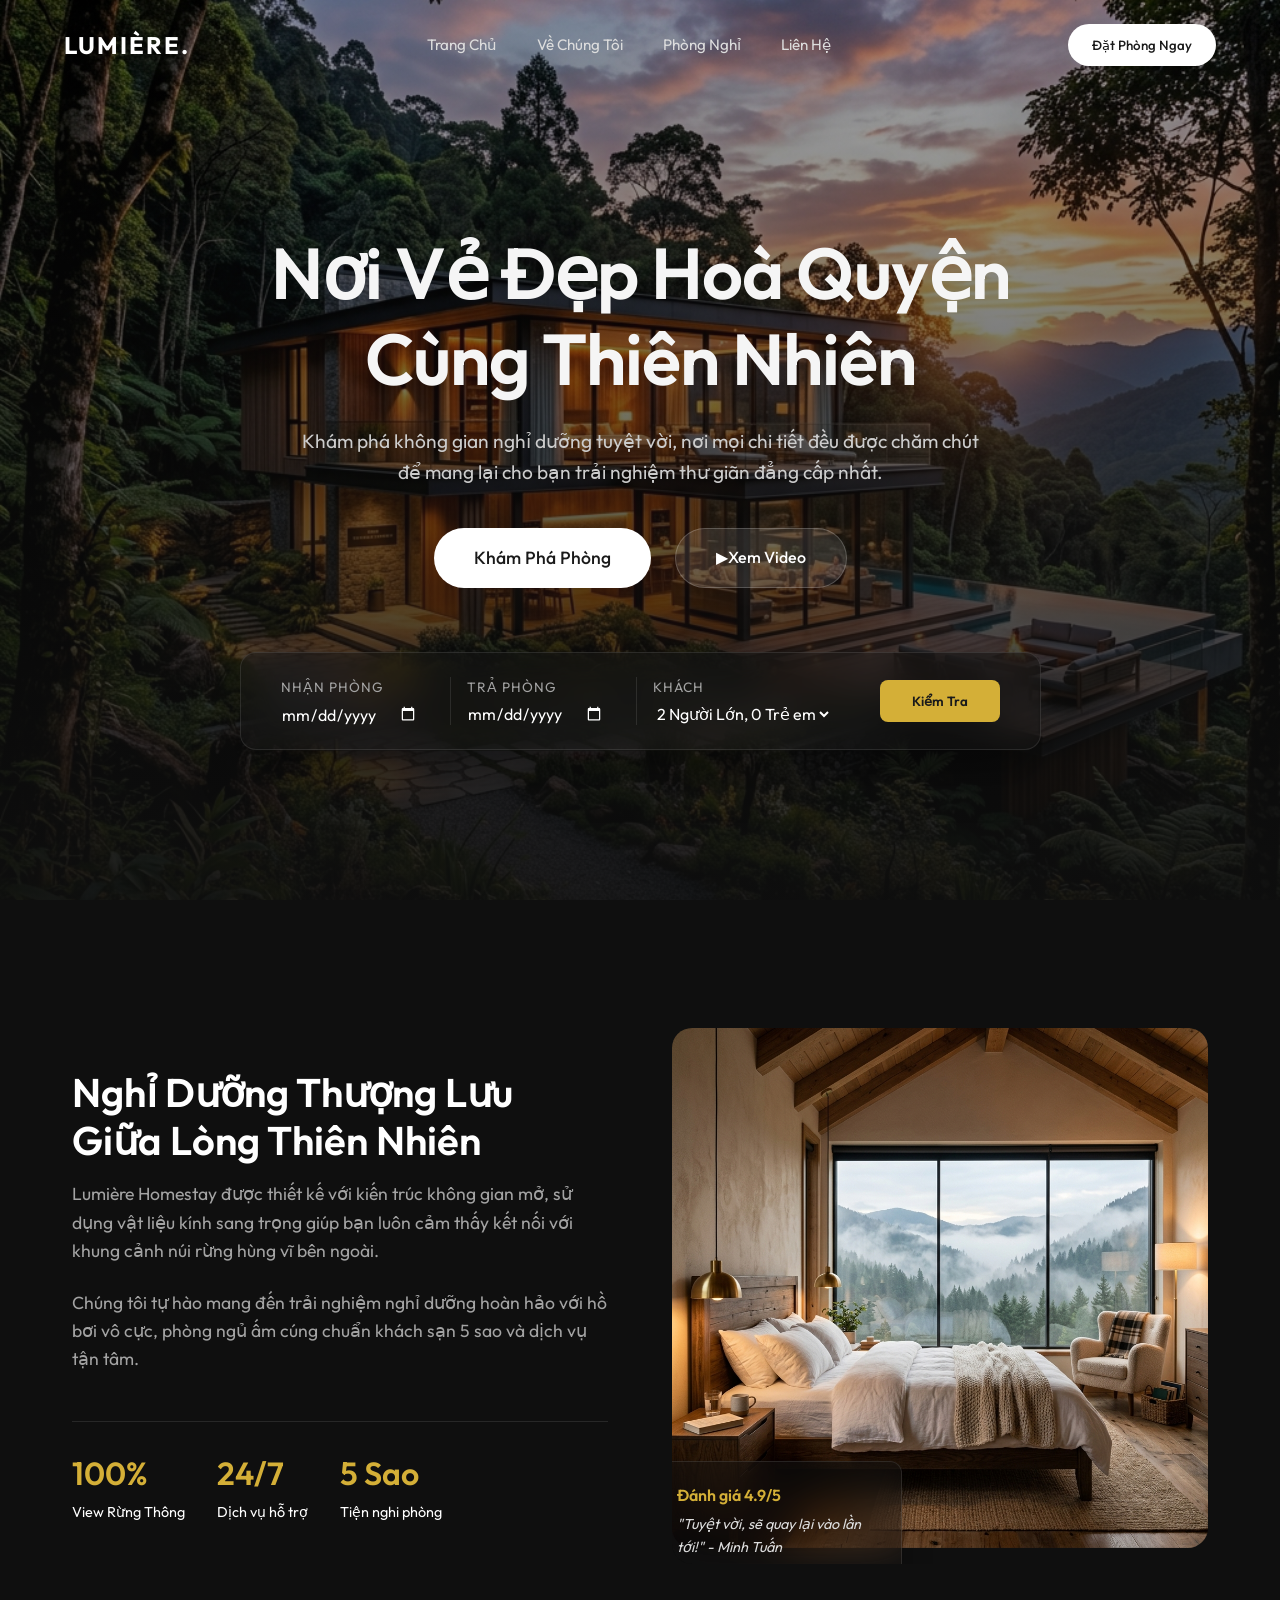
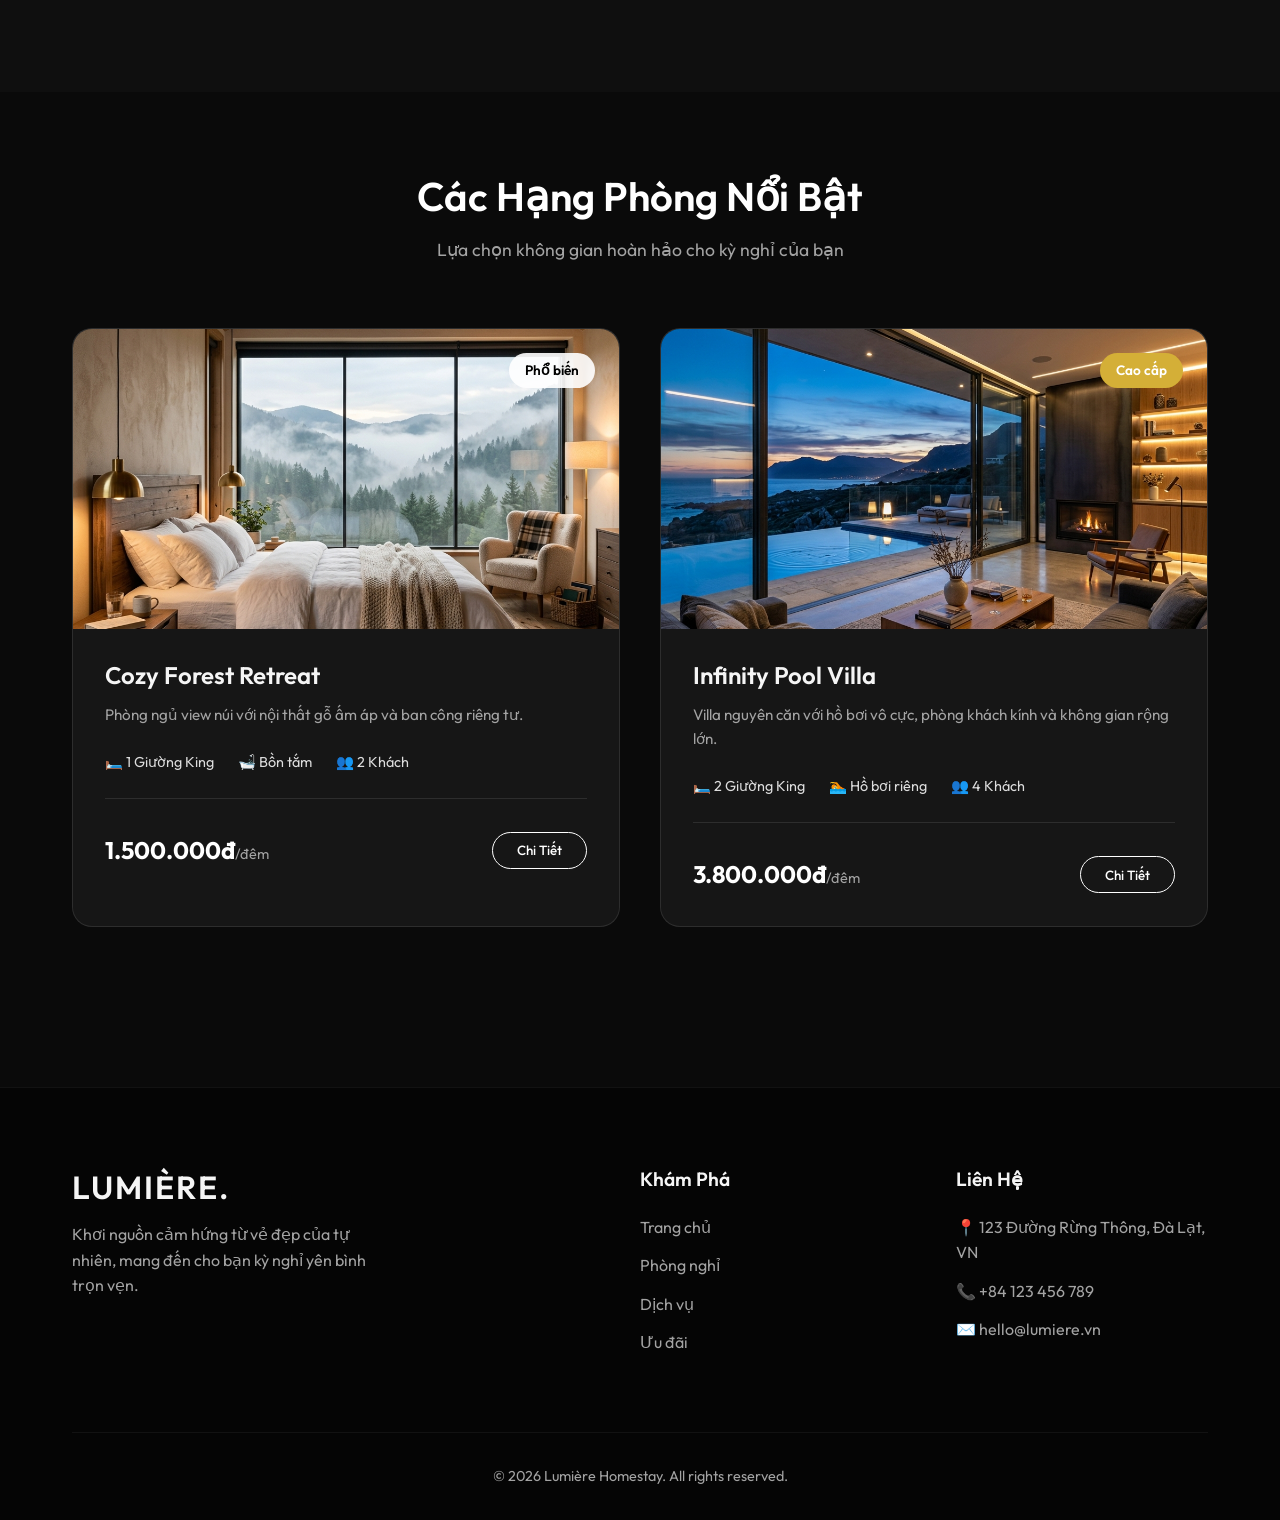
==== index.html @ 6f880be7 "Thêm giao diện website Homestay siêu đẹp" ====
<!DOCTYPE html>
<html lang="vi">
<head>
    <meta charset="UTF-8">
    <meta name="viewport" content="width=device-width, initial-scale=1.0">
    <title>Lumière Homestay | Trải Nghiệm Nghỉ Dưỡng Hoàn Hảo</title>
    <meta name="description" content="Lumière Homestay mang đến cho bạn không gian lưu trú sang trọng, hoà mình cùng thiên nhiên với thiết kế hiện đại và dịch vụ đẳng cấp.">
    <!-- Google Fonts -->
    <link rel="preconnect" href="https://fonts.googleapis.com">
    <link rel="preconnect" href="https://fonts.gstatic.com" crossorigin>
    <link href="https://fonts.googleapis.com/css2?family=Outfit:wght@300;400;500;600;700&display=swap" rel="stylesheet">
    
    <!-- CSS -->
    <link rel="stylesheet" href="css/style.css">
    <link rel="stylesheet" href="css/animations.css">
</head>
<body>
    <!-- Navbar -->
    <nav class="navbar hidden-element">
        <div class="logo">LUMIÈRE.</div>
        <ul class="nav-links">
            <li><a href="#home">Trang Chủ</a></li>
            <li><a href="#about">Về Chúng Tôi</a></li>
            <li><a href="#rooms">Phòng Nghỉ</a></li>
            <li><a href="#contact">Liên Hệ</a></li>
        </ul>
        <button class="btn-primary">Đặt Phòng Ngay</button>
    </nav>

    <!-- Hero Section -->
    <header id="home" class="hero">
        <div class="hero-bg"></div>
        <div class="hero-content">
            <h1 class="fade-up">Nơi Vẻ Đẹp Hoà Quyện<br>Cùng Thiên Nhiên</h1>
            <p class="fade-up delay-1">Khám phá không gian nghỉ dưỡng tuyệt vời, nơi mọi chi tiết đều được chăm chút để mang lại cho bạn trải nghiệm thư giãn đẳng cấp nhất.</p>
            <div class="hero-actions fade-up delay-2">
                <a href="#rooms" class="btn-primary large">Khám Phá Phòng</a>
                <a href="#video" class="btn-secondary large play-btn">
                    <span class="icon">▶</span> Xem Video
                </a>
            </div>
            
            <!-- Glassmorphism Booking Bar -->
            <div class="booking-bar fade-up delay-3">
                <div class="booking-field">
                    <label>Nhận phòng</label>
                    <input type="date">
                </div>
                <div class="booking-field">
                    <label>Trả phòng</label>
                    <input type="date">
                </div>
                <div class="booking-field">
                    <label>Khách</label>
                    <select>
                        <option>2 Người Lớn, 0 Trẻ em</option>
                        <option>2 Người Lớn, 1 Trẻ em</option>
                        <option>4 Người Lớn, 2 Trẻ em</option>
                    </select>
                </div>
                <button class="btn-accent">Kiểm Tra</button>
            </div>
        </div>
    </header>

    <!-- About Section -->
    <section id="about" class="about-section">
        <div class="container grid-2-col">
            <div class="about-text scroll-animate slide-right">
                <h2 class="section-title">Nghỉ Dưỡng Thượng Lưu Giữa Lòng Thiên Nhiên</h2>
                <p>Lumière Homestay được thiết kế với kiến trúc không gian mở, sử dụng vật liệu kính sang trọng giúp bạn luôn cảm thấy kết nối với khung cảnh núi rừng hùng vĩ bên ngoài.</p>
                <p>Chúng tôi tự hào mang đến trải nghiệm nghỉ dưỡng hoàn hảo với hồ bơi vô cực, phòng ngủ ấm cúng chuẩn khách sạn 5 sao và dịch vụ tận tâm.</p>
                <div class="features">
                    <div class="feature-item">
                        <h3>100%</h3>
                        <p>View Rừng Thông</p>
                    </div>
                    <div class="feature-item">
                        <h3>24/7</h3>
                        <p>Dịch vụ hỗ trợ</p>
                    </div>
                    <div class="feature-item">
                        <h3>5 Sao</h3>
                        <p>Tiện nghi phòng</p>
                    </div>
                </div>
            </div>
            <div class="about-image scroll-animate slide-left">
                <img src="assets/images/room1.png" alt="Phòng ngủ ấm cúng" class="image-parallax">
                <div class="glass-card overlay-card">
                    <h4>Đánh giá 4.9/5</h4>
                    <p>"Tuyệt vời, sẽ quay lại vào lần tới!" - Minh Tuấn</p>
                </div>
            </div>
        </div>
    </section>

    <!-- Rooms Section -->
    <section id="rooms" class="rooms-section">
        <div class="container">
            <div class="section-header scroll-animate fade-up">
                <h2 class="section-title">Các Hạng Phòng Nổi Bật</h2>
                <p>Lựa chọn không gian hoàn hảo cho kỳ nghỉ của bạn</p>
            </div>
            
            <div class="rooms-grid">
                <!-- Room Card 1 -->
                <div class="room-card scroll-animate fade-up">
                    <div class="room-img-wrapper">
                        <img src="assets/images/room1.png" alt="Phòng Cozy">
                        <span class="badge">Phổ biến</span>
                    </div>
                    <div class="room-info">
                        <h3>Cozy Forest Retreat</h3>
                        <p>Phòng ngủ view núi với nội thất gỗ ấm áp và ban công riêng tư.</p>
                        <div class="room-meta">
                            <span>🛏️ 1 Giường King</span>
                            <span>🛁 Bồn tắm</span>
                            <span>👥 2 Khách</span>
                        </div>
                        <div class="room-footer">
                            <div class="price">1.500.000đ<span>/đêm</span></div>
                            <button class="btn-outline">Chi Tiết</button>
                        </div>
                    </div>
                </div>

                <!-- Room Card 2 -->
                <div class="room-card scroll-animate fade-up delay-1">
                    <div class="room-img-wrapper">
                        <img src="assets/images/room2.png" alt="Phòng Luxury">
                        <span class="badge premium">Cao cấp</span>
                    </div>
                    <div class="room-info">
                        <h3>Infinity Pool Villa</h3>
                        <p>Villa nguyên căn với hồ bơi vô cực, phòng khách kính và không gian rộng lớn.</p>
                        <div class="room-meta">
                            <span>🛏️ 2 Giường King</span>
                            <span>🏊 Hồ bơi riêng</span>
                            <span>👥 4 Khách</span>
                        </div>
                        <div class="room-footer">
                            <div class="price">3.800.000đ<span>/đêm</span></div>
                            <button class="btn-outline">Chi Tiết</button>
                        </div>
                    </div>
                </div>
            </div>
        </div>
    </section>

    <!-- Footer -->
    <footer class="footer">
        <div class="container">
            <div class="footer-grid">
                <div class="footer-brand">
                    <h2>LUMIÈRE.</h2>
                    <p>Khơi nguồn cảm hứng từ vẻ đẹp của tự nhiên, mang đến cho bạn kỳ nghỉ yên bình trọn vẹn.</p>
                </div>
                <div class="footer-links">
                    <h3>Khám Phá</h3>
                    <ul>
                        <li><a href="#home">Trang chủ</a></li>
                        <li><a href="#rooms">Phòng nghỉ</a></li>
                        <li><a href="#about">Dịch vụ</a></li>
                        <li><a href="#">Ưu đãi</a></li>
                    </ul>
                </div>
                <div class="footer-contact">
                    <h3>Liên Hệ</h3>
                    <p>📍 123 Đường Rừng Thông, Đà Lạt, VN</p>
                    <p>📞 +84 123 456 789</p>
                    <p>✉️ hello@lumiere.vn</p>
                </div>
            </div>
            <div class="footer-bottom">
                <p>&copy; 2026 Lumière Homestay. All rights reserved.</p>
            </div>
        </div>
    </footer>

    <!-- JS -->
    <script src="js/main.js"></script>
</body>
</html>
---- css/style.css ----
/* ===== DESIGN TOKENS & VARIABLES ===== */
:root {
    --primary: #1a1a1a;
    --primary-light: #2c2c2c;
    --accent: #d4af37; /* Gold */
    --accent-hover: #b89528;
    --text-main: #f5f5f5;
    --text-muted: #a3a3a3;
    --bg-dark: #0f0f0f;
    --bg-card: rgba(30, 30, 30, 0.6);
    --glass-bg: rgba(20, 20, 20, 0.4);
    --glass-border: rgba(255, 255, 255, 0.1);
    
    --font-main: 'Outfit', sans-serif;
    --transition: all 0.4s cubic-bezier(0.25, 1, 0.5, 1);
}

/* ===== RESET & BASE ===== */
* {
    margin: 0;
    padding: 0;
    box-sizing: border-box;
}

html {
    scroll-behavior: smooth;
    font-size: 16px;
}

body {
    font-family: var(--font-main);
    background-color: var(--bg-dark);
    color: var(--text-main);
    line-height: 1.6;
    overflow-x: hidden;
}

img {
    max-width: 100%;
    display: block;
}

a {
    text-decoration: none;
    color: inherit;
}

ul {
    list-style: none;
}

.container {
    max-width: 1200px;
    margin: 0 auto;
    padding: 0 2rem;
}

/* ===== TYPOGRAPHY ===== */
h1, h2, h3, h4 {
    font-weight: 600;
    line-height: 1.2;
}

.section-title {
    font-size: 2.5rem;
    margin-bottom: 1rem;
    color: #fff;
}

.section-title span {
    color: var(--accent);
}

/* ===== BUTTONS ===== */
button, .btn-primary, .btn-secondary, .btn-accent, .btn-outline {
    font-family: var(--font-main);
    cursor: pointer;
    border: none;
    outline: none;
    transition: var(--transition);
    display: inline-flex;
    align-items: center;
    justify-content: center;
    font-weight: 500;
}

.btn-primary {
    background: #fff;
    color: var(--primary);
    padding: 0.8rem 1.5rem;
    border-radius: 50px;
}

.btn-primary:hover {
    background: #e0e0e0;
    transform: translateY(-2px);
}

.btn-primary.large {
    padding: 1rem 2.5rem;
    font-size: 1.1rem;
}

.btn-secondary {
    background: rgba(255, 255, 255, 0.1);
    color: #fff;
    border: 1px solid rgba(255, 255, 255, 0.2);
    padding: 1rem 2.5rem;
    border-radius: 50px;
    backdrop-filter: blur(10px);
}

.btn-secondary:hover {
    background: rgba(255, 255, 255, 0.2);
    transform: translateY(-2px);
}

.btn-accent {
    background: var(--accent);
    color: var(--primary);
    padding: 0.8rem 2rem;
    border-radius: 8px;
    font-weight: 600;
}

.btn-accent:hover {
    background: var(--accent-hover);
    transform: translateY(-2px);
}

.btn-outline {
    background: transparent;
    color: #fff;
    border: 1px solid #fff;
    padding: 0.6rem 1.5rem;
    border-radius: 50px;
}

.btn-outline:hover {
    background: #fff;
    color: var(--primary);
}

/* ===== NAVBAR ===== */
.navbar {
    position: fixed;
    top: 0;
    left: 0;
    width: 100%;
    padding: 1.5rem 4rem;
    display: flex;
    justify-content: space-between;
    align-items: center;
    z-index: 1000;
    transition: var(--transition);
}

.navbar.scrolled {
    background: rgba(15, 15, 15, 0.85);
    backdrop-filter: blur(12px);
    padding: 1rem 4rem;
    border-bottom: 1px solid var(--glass-border);
}

.logo {
    font-size: 1.5rem;
    font-weight: 700;
    letter-spacing: 2px;
    color: #fff;
}

.nav-links {
    display: flex;
    gap: 2.5rem;
}

.nav-links a {
    font-size: 0.95rem;
    font-weight: 400;
    color: #ddd;
    position: relative;
    transition: var(--transition);
}

.nav-links a::after {
    content: '';
    position: absolute;
    bottom: -5px;
    left: 0;
    width: 0%;
    height: 2px;
    background: var(--accent);
    transition: var(--transition);
}

.nav-links a:hover {
    color: #fff;
}

.nav-links a:hover::after {
    width: 100%;
}

/* ===== HERO SECTION ===== */
.hero {
    position: relative;
    min-height: 100vh;
    display: flex;
    align-items: center;
    justify-content: center;
    padding: 0 4rem;
    overflow: hidden;
}

.hero-bg {
    position: absolute;
    top: 0;
    left: 0;
    width: 100%;
    height: 100%;
    background: url('../assets/images/hero.png') center/cover no-repeat;
    z-index: -1;
    /* Zoom animation */
    animation: zoomBg 20s infinite alternate linear;
}

.hero-bg::after {
    content: '';
    position: absolute;
    inset: 0;
    background: linear-gradient(to bottom, rgba(0,0,0,0.3) 0%, rgba(15,15,15,0.9) 100%);
}

.hero-content {
    max-width: 900px;
    text-align: center;
    margin-top: 5rem;
    z-index: 1;
}

.hero h1 {
    font-size: 4.5rem;
    margin-bottom: 1.5rem;
    letter-spacing: -1px;
}

.hero p {
    font-size: 1.2rem;
    color: #ccc;
    max-width: 700px;
    margin: 0 auto 2.5rem;
}

.hero-actions {
    display: flex;
    gap: 1.5rem;
    justify-content: center;
    margin-bottom: 4rem;
}

/* Glass Booking Bar */
.booking-bar {
    background: var(--glass-bg);
    border: 1px solid var(--glass-border);
    backdrop-filter: blur(16px);
    -webkit-backdrop-filter: blur(16px);
    border-radius: 16px;
    padding: 1.5rem 2.5rem;
    display: flex;
    align-items: center;
    justify-content: space-between;
    gap: 1rem;
    box-shadow: 0 25px 50px -12px rgba(0,0,0,0.5);
}

.booking-field {
    display: flex;
    flex-direction: column;
    text-align: left;
    border-right: 1px solid rgba(255,255,255,0.1);
    padding-right: 2rem;
    flex: 1;
}

.booking-field:last-of-type {
    border-right: none;
}

.booking-field label {
    font-size: 0.85rem;
    color: var(--text-muted);
    margin-bottom: 0.3rem;
    text-transform: uppercase;
    letter-spacing: 1px;
}

.booking-field input, .booking-field select {
    background: transparent;
    border: none;
    color: #fff;
    font-size: 1rem;
    font-family: var(--font-main);
    outline: none;
    cursor: pointer;
}

.booking-field input::-webkit-calendar-picker-indicator {
    filter: invert(1);
    cursor: pointer;
}

.booking-field select option {
    background: var(--primary);
    color: #fff;
}

/* ===== ABOUT SECTION ===== */
.about-section {
    padding: 8rem 0;
    position: relative;
}

.grid-2-col {
    display: grid;
    grid-template-columns: 1fr 1fr;
    gap: 4rem;
    align-items: center;
}

.about-text p {
    color: var(--text-muted);
    margin-bottom: 1.5rem;
    font-size: 1.1rem;
}

.features {
    display: flex;
    gap: 2rem;
    margin-top: 3rem;
    border-top: 1px solid var(--glass-border);
    padding-top: 2rem;
}

.feature-item h3 {
    font-size: 2rem;
    color: var(--accent);
    margin-bottom: 0.5rem;
}

.feature-item p {
    font-size: 0.9rem;
    color: #fff;
    margin: 0;
}

.about-image {
    position: relative;
    border-radius: 20px;
    overflow: hidden;
}

.about-image img {
    border-radius: 20px;
    transition: transform 0.8s ease;
}

.about-image:hover img {
    transform: scale(1.05);
}

.glass-card {
    position: absolute;
    bottom: -20px;
    left: -20px;
    background: var(--glass-bg);
    backdrop-filter: blur(20px);
    border: 1px solid var(--glass-border);
    padding: 1.5rem;
    border-radius: 12px;
    max-width: 250px;
    box-shadow: 0 10px 30px rgba(0,0,0,0.3);
}

.glass-card h4 {
    color: var(--accent);
    margin-bottom: 0.5rem;
}

.glass-card p {
    font-size: 0.9rem;
    font-style: italic;
    color: #ddd;
}

/* ===== ROOMS SECTION ===== */
.rooms-section {
    padding: 5rem 0 10rem;
    background: #0a0a0a;
}

.section-header {
    text-align: center;
    margin-bottom: 4rem;
}

.section-header p {
    color: var(--text-muted);
    font-size: 1.1rem;
}

.rooms-grid {
    display: grid;
    grid-template-columns: repeat(2, 1fr);
    gap: 2.5rem;
}

.room-card {
    background: var(--bg-card);
    border: 1px solid var(--glass-border);
    border-radius: 20px;
    overflow: hidden;
    transition: var(--transition);
}

.room-card:hover {
    transform: translateY(-10px);
    box-shadow: 0 20px 40px rgba(0,0,0,0.4);
    border-color: rgba(255,255,255,0.2);
}

.room-img-wrapper {
    position: relative;
    height: 300px;
    overflow: hidden;
}

.room-img-wrapper img {
    width: 100%;
    height: 100%;
    object-fit: cover;
    transition: transform 0.8s ease;
}

.room-card:hover .room-img-wrapper img {
    transform: scale(1.08);
}

.badge {
    position: absolute;
    top: 1.5rem;
    right: 1.5rem;
    background: rgba(255,255,255,0.9);
    color: #000;
    padding: 0.4rem 1rem;
    border-radius: 50px;
    font-size: 0.85rem;
    font-weight: 600;
}

.badge.premium {
    background: var(--accent);
    color: #fff;
}

.room-info {
    padding: 2rem;
}

.room-info h3 {
    font-size: 1.5rem;
    margin-bottom: 0.8rem;
}

.room-info p {
    color: var(--text-muted);
    font-size: 0.95rem;
    margin-bottom: 1.5rem;
}

.room-meta {
    display: flex;
    gap: 1.5rem;
    margin-bottom: 2rem;
    padding-bottom: 1.5rem;
    border-bottom: 1px solid rgba(255,255,255,0.1);
    font-size: 0.9rem;
    color: #ddd;
}

.room-footer {
    display: flex;
    justify-content: space-between;
    align-items: center;
}

.price {
    font-size: 1.5rem;
    font-weight: 700;
    color: #fff;
}

.price span {
    font-size: 0.9rem;
    color: var(--text-muted);
    font-weight: 400;
}

/* ===== FOOTER ===== */
.footer {
    background: #050505;
    padding: 5rem 0 2rem;
    border-top: 1px solid rgba(255,255,255,0.05);
}

.footer-grid {
    display: grid;
    grid-template-columns: 2fr 1fr 1fr;
    gap: 4rem;
    margin-bottom: 4rem;
}

.footer-brand h2 {
    font-size: 2rem;
    letter-spacing: 2px;
    margin-bottom: 1rem;
}

.footer-brand p {
    color: var(--text-muted);
    max-width: 300px;
}

.footer-links h3, .footer-contact h3 {
    font-size: 1.2rem;
    margin-bottom: 1.5rem;
}

.footer-links ul li {
    margin-bottom: 0.8rem;
}

.footer-links a {
    color: var(--text-muted);
    transition: var(--transition);
}

.footer-links a:hover {
    color: var(--accent);
    padding-left: 5px;
}

.footer-contact p {
    color: var(--text-muted);
    margin-bottom: 0.8rem;
}

.footer-bottom {
    text-align: center;
    padding-top: 2rem;
    border-top: 1px solid rgba(255,255,255,0.05);
    color: var(--text-muted);
    font-size: 0.9rem;
}

/* Responsive */
@media (max-width: 992px) {
    .grid-2-col {
        grid-template-columns: 1fr;
    }
    .rooms-grid {
        grid-template-columns: 1fr;
    }
    .booking-bar {
        flex-direction: column;
        align-items: stretch;
    }
    .booking-field {
        border-right: none;
        border-bottom: 1px solid rgba(255,255,255,0.1);
        padding-bottom: 1rem;
        padding-right: 0;
    }
    .hero h1 {
        font-size: 3rem;
    }
}
---- css/animations.css ----
/* ===== INITIAL STATES FOR ANIMATIONS ===== */
.fade-up {
    opacity: 0;
    transform: translateY(30px);
}

.slide-right {
    opacity: 0;
    transform: translateX(-50px);
}

.slide-left {
    opacity: 0;
    transform: translateX(50px);
}

.scale-in {
    opacity: 0;
    transform: scale(0.9);
}

/* ===== ANIMATION CLASSES (APPLIED VIA JS) ===== */
.animate {
    animation: fadeUpAnim 0.8s cubic-bezier(0.25, 1, 0.5, 1) forwards;
}

.animate.slide-right {
    animation: slideRightAnim 0.8s cubic-bezier(0.25, 1, 0.5, 1) forwards;
}

.animate.slide-left {
    animation: slideLeftAnim 0.8s cubic-bezier(0.25, 1, 0.5, 1) forwards;
}

.animate.scale-in {
    animation: scaleInAnim 0.8s cubic-bezier(0.25, 1, 0.5, 1) forwards;
}

/* Delays */
.delay-1 { animation-delay: 0.2s; }
.delay-2 { animation-delay: 0.4s; }
.delay-3 { animation-delay: 0.6s; }

/* ===== KEYFRAMES ===== */
@keyframes fadeUpAnim {
    from {
        opacity: 0;
        transform: translateY(30px);
    }
    to {
        opacity: 1;
        transform: translateY(0);
    }
}

@keyframes slideRightAnim {
    from {
        opacity: 0;
        transform: translateX(-50px);
    }
    to {
        opacity: 1;
        transform: translateX(0);
    }
}

@keyframes slideLeftAnim {
    from {
        opacity: 0;
        transform: translateX(50px);
    }
    to {
        opacity: 1;
        transform: translateX(0);
    }
}

@keyframes scaleInAnim {
    from {
        opacity: 0;
        transform: scale(0.9);
    }
    to {
        opacity: 1;
        transform: scale(1);
    }
}

@keyframes zoomBg {
    from {
        transform: scale(1);
    }
    to {
        transform: scale(1.1);
    }
}

/* Page Load Animations for Hero */
.hero h1.fade-up { animation: fadeUpAnim 1s ease forwards; animation-delay: 0.1s; }
.hero p.fade-up { animation: fadeUpAnim 1s ease forwards; animation-delay: 0.3s; }
.hero .hero-actions.fade-up { animation: fadeUpAnim 1s ease forwards; animation-delay: 0.5s; }
.hero .booking-bar.fade-up { animation: fadeUpAnim 1s ease forwards; animation-delay: 0.7s; }
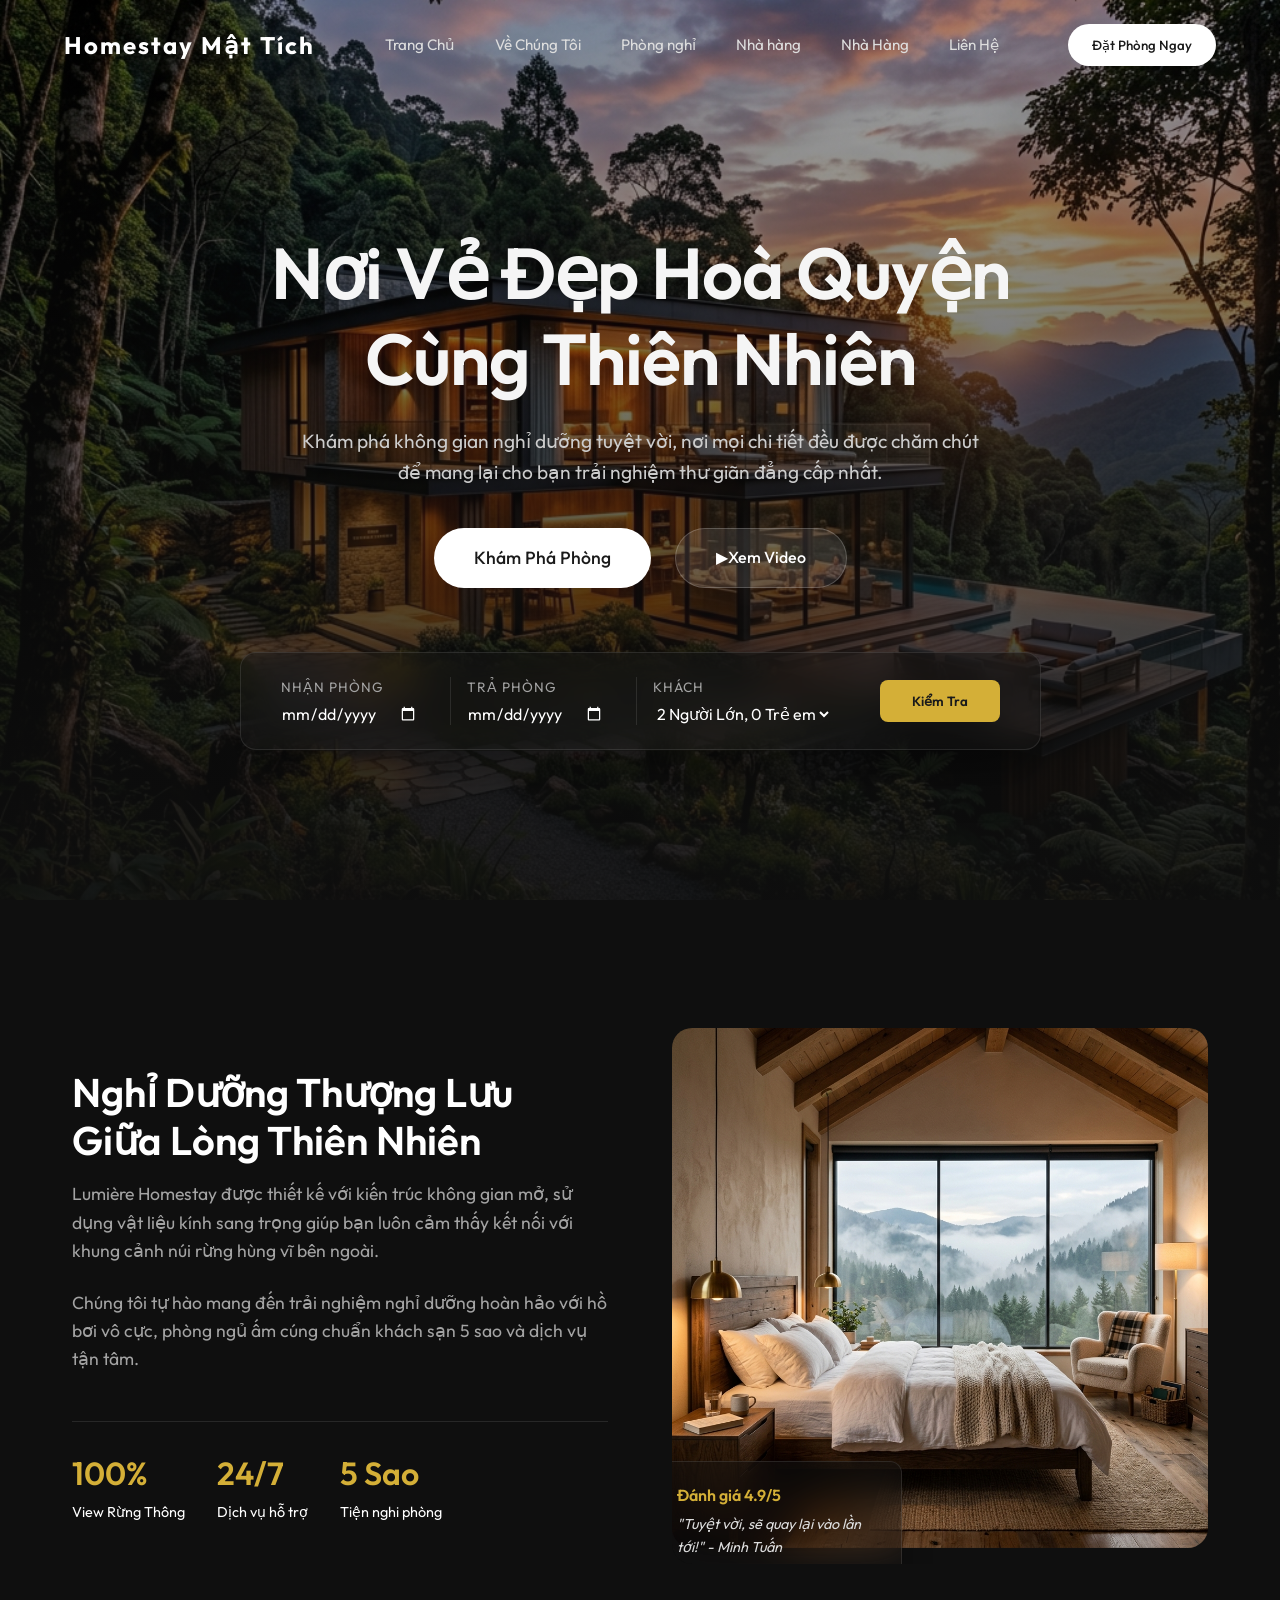
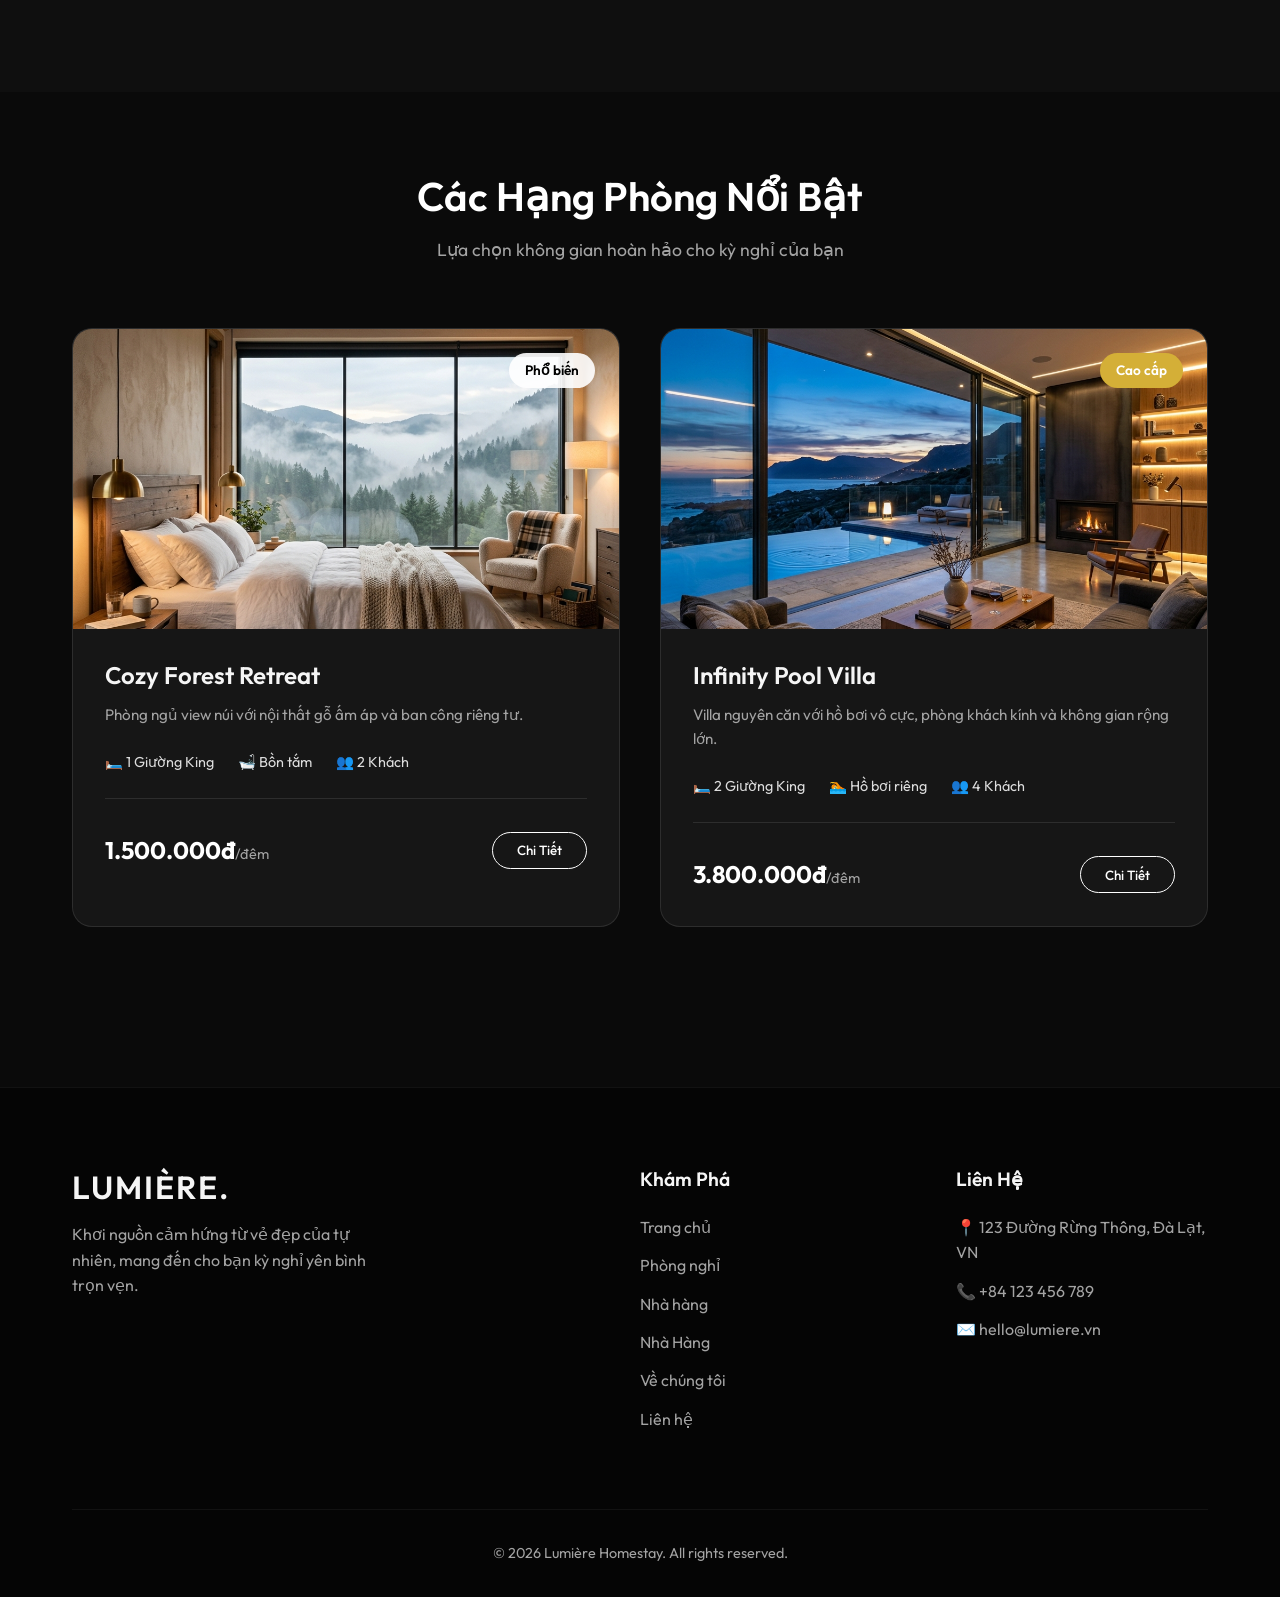
==== commit 0cd0bff6: "Thêm trang Nhà Hàng với trình chiếu Slider 3D" ====
--- a/index.html
+++ b/index.html
@@ -1,28 +1,33 @@
-<!DOCTYPE html>
+﻿<!DOCTYPE html>
 <html lang="vi">
+
 <head>
     <meta charset="UTF-8">
     <meta name="viewport" content="width=device-width, initial-scale=1.0">
     <title>Lumière Homestay | Trải Nghiệm Nghỉ Dưỡng Hoàn Hảo</title>
-    <meta name="description" content="Lumière Homestay mang đến cho bạn không gian lưu trú sang trọng, hoà mình cùng thiên nhiên với thiết kế hiện đại và dịch vụ đẳng cấp.">
+    <meta name="description"
+        content="Lumière Homestay mang đến cho bạn không gian lưu trú sang trọng, hoà mình cùng thiên nhiên với thiết kế hiện đại và dịch vụ đẳng cấp.">
     <!-- Google Fonts -->
     <link rel="preconnect" href="https://fonts.googleapis.com">
     <link rel="preconnect" href="https://fonts.gstatic.com" crossorigin>
     <link href="https://fonts.googleapis.com/css2?family=Outfit:wght@300;400;500;600;700&display=swap" rel="stylesheet">
-    
+
     <!-- CSS -->
     <link rel="stylesheet" href="css/style.css">
     <link rel="stylesheet" href="css/animations.css">
 </head>
+
 <body>
     <!-- Navbar -->
     <nav class="navbar hidden-element">
-        <div class="logo">LUMIÈRE.</div>
+        <div class="logo">Homestay Mật Tích</div>
         <ul class="nav-links">
-            <li><a href="#home">Trang Chủ</a></li>
-            <li><a href="#about">Về Chúng Tôi</a></li>
-            <li><a href="#rooms">Phòng Nghỉ</a></li>
-            <li><a href="#contact">Liên Hệ</a></li>
+            <li><a href="index.html">Trang Chủ</a></li>
+            <li><a href="about.html">Về Chúng Tôi</a></li>
+            <li><a href="rooms.html">Phòng nghỉ</a></li>
+                        <li><a href="restaurant.html">Nhà hàng</a></li>
+            <li><a href="restaurant.html">Nhà Hàng</a></li>
+            <li><a href="contact.html">Liên Hệ</a></li>
         </ul>
         <button class="btn-primary">Đặt Phòng Ngay</button>
     </nav>
@@ -32,14 +37,15 @@
         <div class="hero-bg"></div>
         <div class="hero-content">
             <h1 class="fade-up">Nơi Vẻ Đẹp Hoà Quyện<br>Cùng Thiên Nhiên</h1>
-            <p class="fade-up delay-1">Khám phá không gian nghỉ dưỡng tuyệt vời, nơi mọi chi tiết đều được chăm chút để mang lại cho bạn trải nghiệm thư giãn đẳng cấp nhất.</p>
+            <p class="fade-up delay-1">Khám phá không gian nghỉ dưỡng tuyệt vời, nơi mọi chi tiết đều được chăm chút để
+                mang lại cho bạn trải nghiệm thư giãn đẳng cấp nhất.</p>
             <div class="hero-actions fade-up delay-2">
-                <a href="#rooms" class="btn-primary large">Khám Phá Phòng</a>
+                <a href="rooms.html" class="btn-primary large">Khám Phá Phòng</a>
                 <a href="#video" class="btn-secondary large play-btn">
                     <span class="icon">▶</span> Xem Video
                 </a>
             </div>
-            
+
             <!-- Glassmorphism Booking Bar -->
             <div class="booking-bar fade-up delay-3">
                 <div class="booking-field">
@@ -68,8 +74,10 @@
         <div class="container grid-2-col">
             <div class="about-text scroll-animate slide-right">
                 <h2 class="section-title">Nghỉ Dưỡng Thượng Lưu Giữa Lòng Thiên Nhiên</h2>
-                <p>Lumière Homestay được thiết kế với kiến trúc không gian mở, sử dụng vật liệu kính sang trọng giúp bạn luôn cảm thấy kết nối với khung cảnh núi rừng hùng vĩ bên ngoài.</p>
-                <p>Chúng tôi tự hào mang đến trải nghiệm nghỉ dưỡng hoàn hảo với hồ bơi vô cực, phòng ngủ ấm cúng chuẩn khách sạn 5 sao và dịch vụ tận tâm.</p>
+                <p>Lumière Homestay được thiết kế với kiến trúc không gian mở, sử dụng vật liệu kính sang trọng giúp bạn
+                    luôn cảm thấy kết nối với khung cảnh núi rừng hùng vĩ bên ngoài.</p>
+                <p>Chúng tôi tự hào mang đến trải nghiệm nghỉ dưỡng hoàn hảo với hồ bơi vô cực, phòng ngủ ấm cúng chuẩn
+                    khách sạn 5 sao và dịch vụ tận tâm.</p>
                 <div class="features">
                     <div class="feature-item">
                         <h3>100%</h3>
@@ -102,7 +110,7 @@
                 <h2 class="section-title">Các Hạng Phòng Nổi Bật</h2>
                 <p>Lựa chọn không gian hoàn hảo cho kỳ nghỉ của bạn</p>
             </div>
-            
+
             <div class="rooms-grid">
                 <!-- Room Card 1 -->
                 <div class="room-card scroll-animate fade-up">
@@ -160,10 +168,12 @@
                 <div class="footer-links">
                     <h3>Khám Phá</h3>
                     <ul>
-                        <li><a href="#home">Trang chủ</a></li>
-                        <li><a href="#rooms">Phòng nghỉ</a></li>
-                        <li><a href="#about">Dịch vụ</a></li>
-                        <li><a href="#">Ưu đãi</a></li>
+                        <li><a href="index.html">Trang chủ</a></li>
+                        <li><a href="rooms.html">Phòng nghỉ</a></li>
+                        <li><a href="restaurant.html">Nhà hàng</a></li>
+            <li><a href="restaurant.html">Nhà Hàng</a></li>
+                        <li><a href="about.html">Về chúng tôi</a></li>
+                        <li><a href="contact.html">Liên hệ</a></li>
                     </ul>
                 </div>
                 <div class="footer-contact">
@@ -182,4 +192,5 @@
     <!-- JS -->
     <script src="js/main.js"></script>
 </body>
+
 </html>
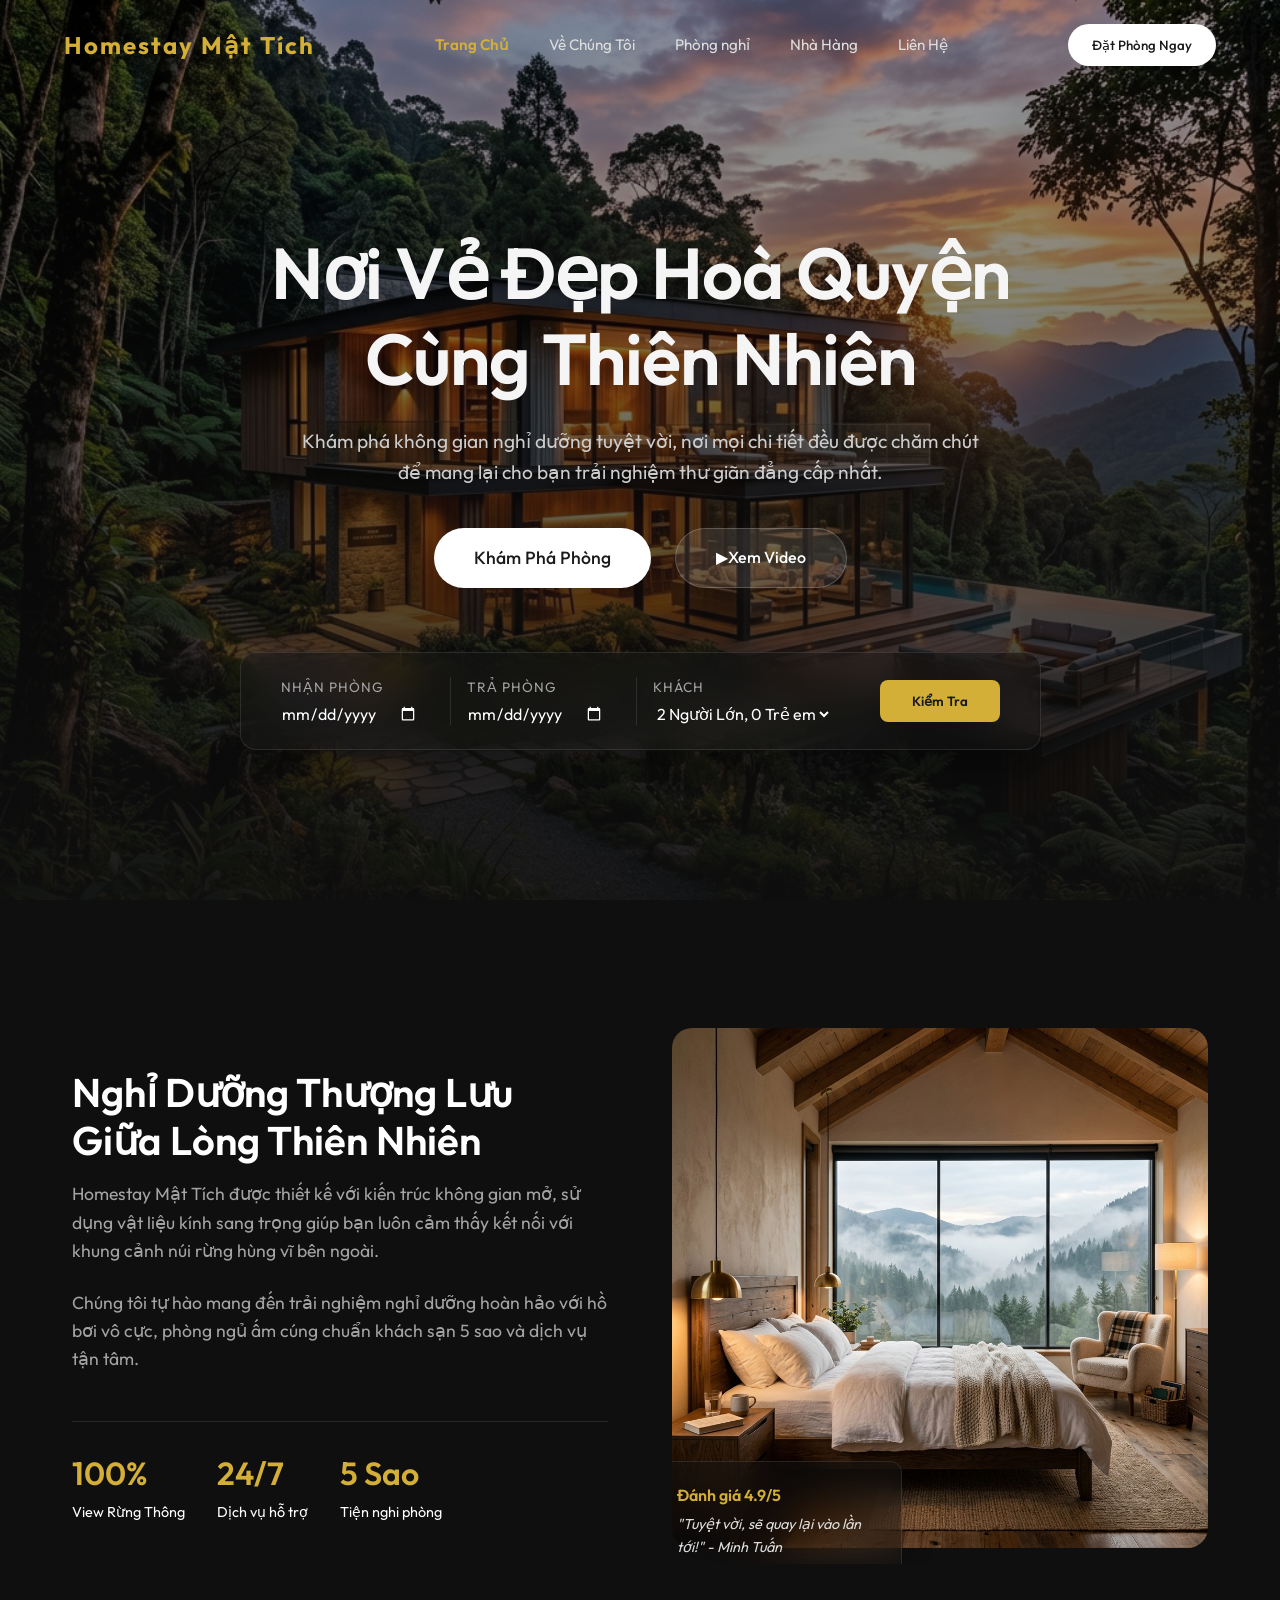
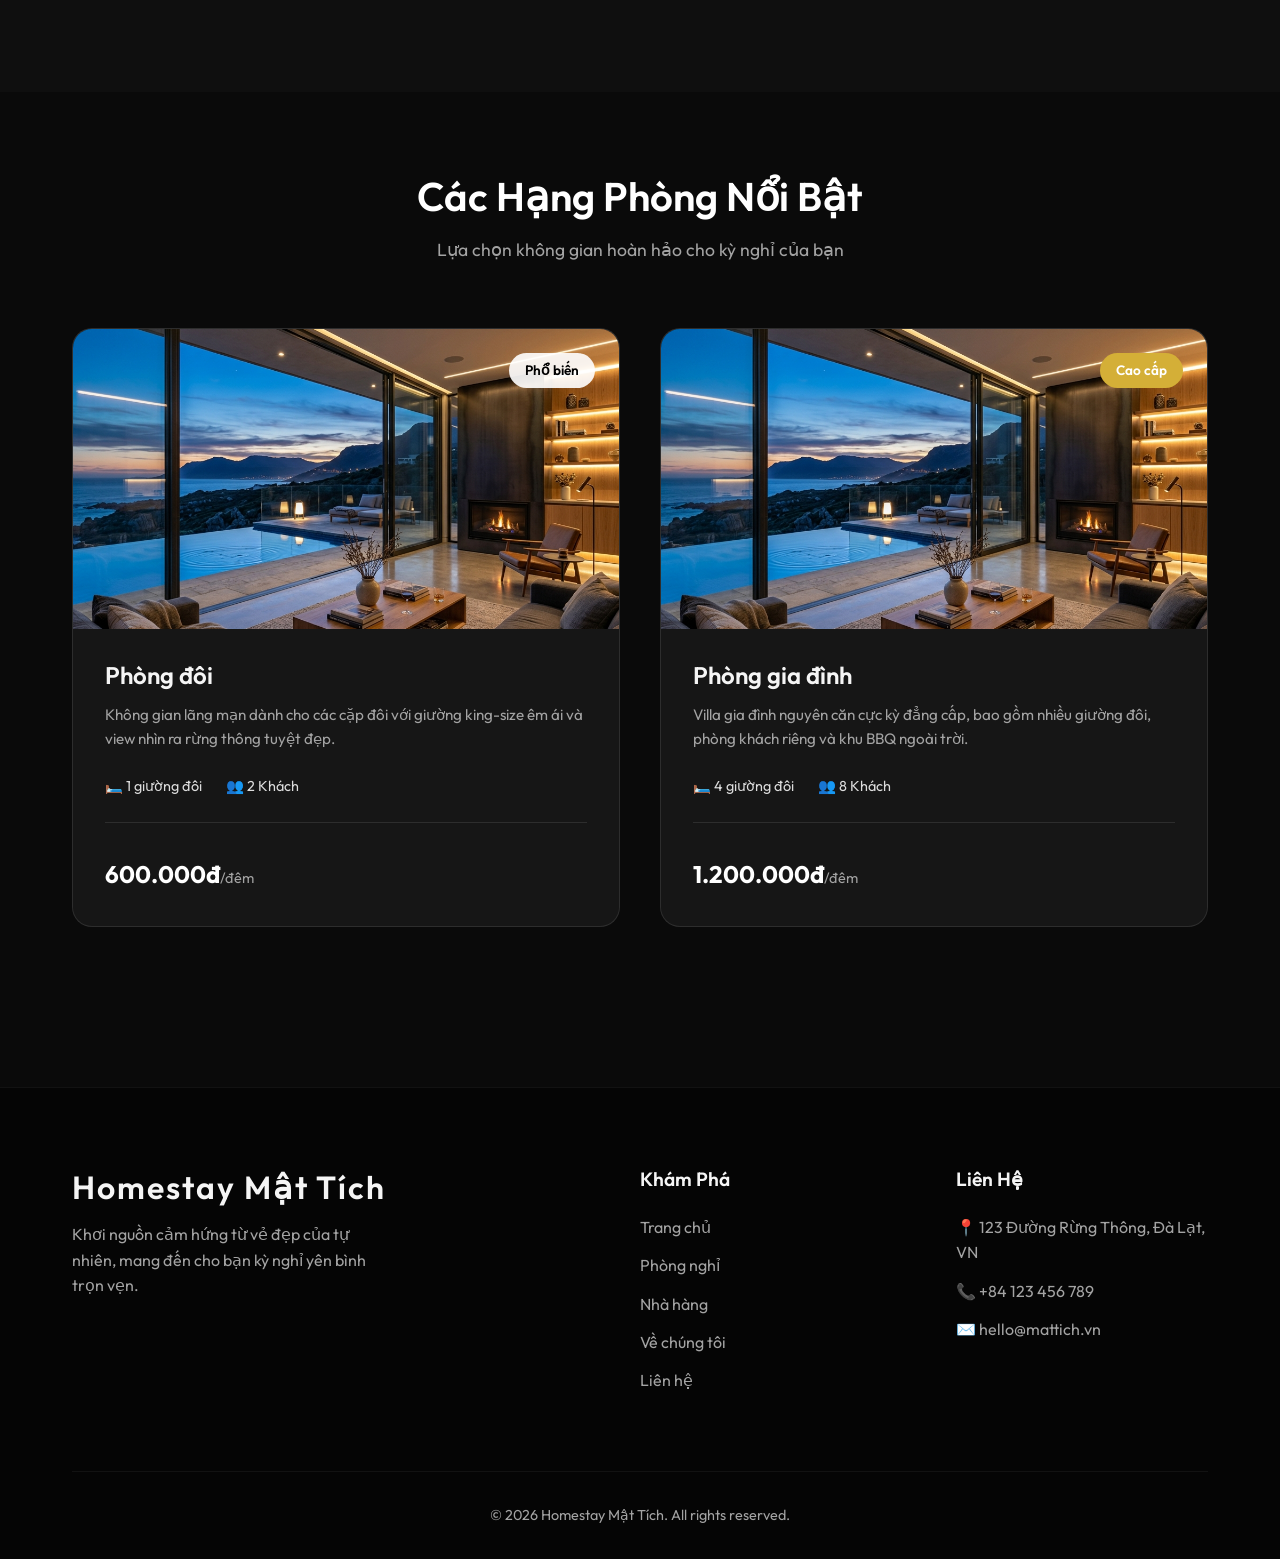
==== commit 3623208d: "Đổi tên thành Homestay Mật Tích, cập nhật trang chủ và xoá nút chi tiết" ====
--- a/index.html
+++ b/index.html
@@ -1,12 +1,12 @@
-﻿<!DOCTYPE html>
+<!DOCTYPE html>
 <html lang="vi">
 
 <head>
     <meta charset="UTF-8">
     <meta name="viewport" content="width=device-width, initial-scale=1.0">
-    <title>Lumière Homestay | Trải Nghiệm Nghỉ Dưỡng Hoàn Hảo</title>
+    <title>Homestay Mật Tích | Trải Nghiệm Nghỉ Dưỡng Hoàn Hảo</title>
     <meta name="description"
-        content="Lumière Homestay mang đến cho bạn không gian lưu trú sang trọng, hoà mình cùng thiên nhiên với thiết kế hiện đại và dịch vụ đẳng cấp.">
+        content="Homestay Mật Tích mang đến cho bạn không gian lưu trú sang trọng, hoà mình cùng thiên nhiên với thiết kế hiện đại và dịch vụ đẳng cấp.">
     <!-- Google Fonts -->
     <link rel="preconnect" href="https://fonts.googleapis.com">
     <link rel="preconnect" href="https://fonts.gstatic.com" crossorigin>
@@ -20,12 +20,11 @@
 <body>
     <!-- Navbar -->
     <nav class="navbar hidden-element">
-        <div class="logo">Homestay Mật Tích</div>
+        <div class="logo" style="color: var(--accent);">Homestay Mật Tích</div>
         <ul class="nav-links">
-            <li><a href="index.html">Trang Chủ</a></li>
+            <li><a href="index.html" style="color: var(--accent); font-weight: 600;">Trang Chủ</a></li>
             <li><a href="about.html">Về Chúng Tôi</a></li>
             <li><a href="rooms.html">Phòng nghỉ</a></li>
-                        <li><a href="restaurant.html">Nhà hàng</a></li>
             <li><a href="restaurant.html">Nhà Hàng</a></li>
             <li><a href="contact.html">Liên Hệ</a></li>
         </ul>
@@ -74,7 +73,7 @@
         <div class="container grid-2-col">
             <div class="about-text scroll-animate slide-right">
                 <h2 class="section-title">Nghỉ Dưỡng Thượng Lưu Giữa Lòng Thiên Nhiên</h2>
-                <p>Lumière Homestay được thiết kế với kiến trúc không gian mở, sử dụng vật liệu kính sang trọng giúp bạn
+                <p>Homestay Mật Tích được thiết kế với kiến trúc không gian mở, sử dụng vật liệu kính sang trọng giúp bạn
                     luôn cảm thấy kết nối với khung cảnh núi rừng hùng vĩ bên ngoài.</p>
                 <p>Chúng tôi tự hào mang đến trải nghiệm nghỉ dưỡng hoàn hảo với hồ bơi vô cực, phòng ngủ ấm cúng chuẩn
                     khách sạn 5 sao và dịch vụ tận tâm.</p>
@@ -112,44 +111,42 @@
             </div>
 
             <div class="rooms-grid">
-                <!-- Room Card 1 -->
+                <!-- Room Card 1: Phòng đôi -->
                 <div class="room-card scroll-animate fade-up">
                     <div class="room-img-wrapper">
-                        <img src="assets/images/room1.png" alt="Phòng Cozy">
+                        <img src="assets/images/room2.png" alt="Phòng đôi">
                         <span class="badge">Phổ biến</span>
                     </div>
                     <div class="room-info">
-                        <h3>Cozy Forest Retreat</h3>
-                        <p>Phòng ngủ view núi với nội thất gỗ ấm áp và ban công riêng tư.</p>
+                        <h3>Phòng đôi</h3>
+                        <p>Không gian lãng mạn dành cho các cặp đôi với giường king-size êm ái và view nhìn ra rừng thông tuyệt đẹp.</p>
                         <div class="room-meta">
-                            <span>🛏️ 1 Giường King</span>
-                            <span>🛁 Bồn tắm</span>
+                            <span>🛏️ 1 giường đôi</span>
                             <span>👥 2 Khách</span>
                         </div>
                         <div class="room-footer">
-                            <div class="price">1.500.000đ<span>/đêm</span></div>
-                            <button class="btn-outline">Chi Tiết</button>
+                            <div class="price">600.000đ<span>/đêm</span></div>
+                            <!-- Đã xoá nút chi tiết theo yêu cầu -->
                         </div>
                     </div>
                 </div>
 
-                <!-- Room Card 2 -->
+                <!-- Room Card 2: Phòng gia đình -->
                 <div class="room-card scroll-animate fade-up delay-1">
                     <div class="room-img-wrapper">
-                        <img src="assets/images/room2.png" alt="Phòng Luxury">
+                        <img src="assets/images/room2.png" alt="Phòng gia đình">
                         <span class="badge premium">Cao cấp</span>
                     </div>
                     <div class="room-info">
-                        <h3>Infinity Pool Villa</h3>
-                        <p>Villa nguyên căn với hồ bơi vô cực, phòng khách kính và không gian rộng lớn.</p>
+                        <h3>Phòng gia đình</h3>
+                        <p>Villa gia đình nguyên căn cực kỳ đẳng cấp, bao gồm nhiều giường đôi, phòng khách riêng và khu BBQ ngoài trời.</p>
                         <div class="room-meta">
-                            <span>🛏️ 2 Giường King</span>
-                            <span>🏊 Hồ bơi riêng</span>
-                            <span>👥 4 Khách</span>
+                            <span>🛏️ 4 giường đôi</span>
+                            <span>👥 8 Khách</span>
                         </div>
                         <div class="room-footer">
-                            <div class="price">3.800.000đ<span>/đêm</span></div>
-                            <button class="btn-outline">Chi Tiết</button>
+                            <div class="price">1.200.000đ<span>/đêm</span></div>
+                            <!-- Đã xoá nút chi tiết theo yêu cầu -->
                         </div>
                     </div>
                 </div>
@@ -162,7 +159,7 @@
         <div class="container">
             <div class="footer-grid">
                 <div class="footer-brand">
-                    <h2>LUMIÈRE.</h2>
+                    <h2>Homestay Mật Tích</h2>
                     <p>Khơi nguồn cảm hứng từ vẻ đẹp của tự nhiên, mang đến cho bạn kỳ nghỉ yên bình trọn vẹn.</p>
                 </div>
                 <div class="footer-links">
@@ -171,7 +168,6 @@
                         <li><a href="index.html">Trang chủ</a></li>
                         <li><a href="rooms.html">Phòng nghỉ</a></li>
                         <li><a href="restaurant.html">Nhà hàng</a></li>
-            <li><a href="restaurant.html">Nhà Hàng</a></li>
                         <li><a href="about.html">Về chúng tôi</a></li>
                         <li><a href="contact.html">Liên hệ</a></li>
                     </ul>
@@ -180,11 +176,11 @@
                     <h3>Liên Hệ</h3>
                     <p>📍 123 Đường Rừng Thông, Đà Lạt, VN</p>
                     <p>📞 +84 123 456 789</p>
-                    <p>✉️ hello@lumiere.vn</p>
+                    <p>✉️ hello@mattich.vn</p>
                 </div>
             </div>
             <div class="footer-bottom">
-                <p>&copy; 2026 Lumière Homestay. All rights reserved.</p>
+                <p>&copy; 2026 Homestay Mật Tích. All rights reserved.</p>
             </div>
         </div>
     </footer>
@@ -194,3 +190,4 @@
 </body>
 
 </html>
+
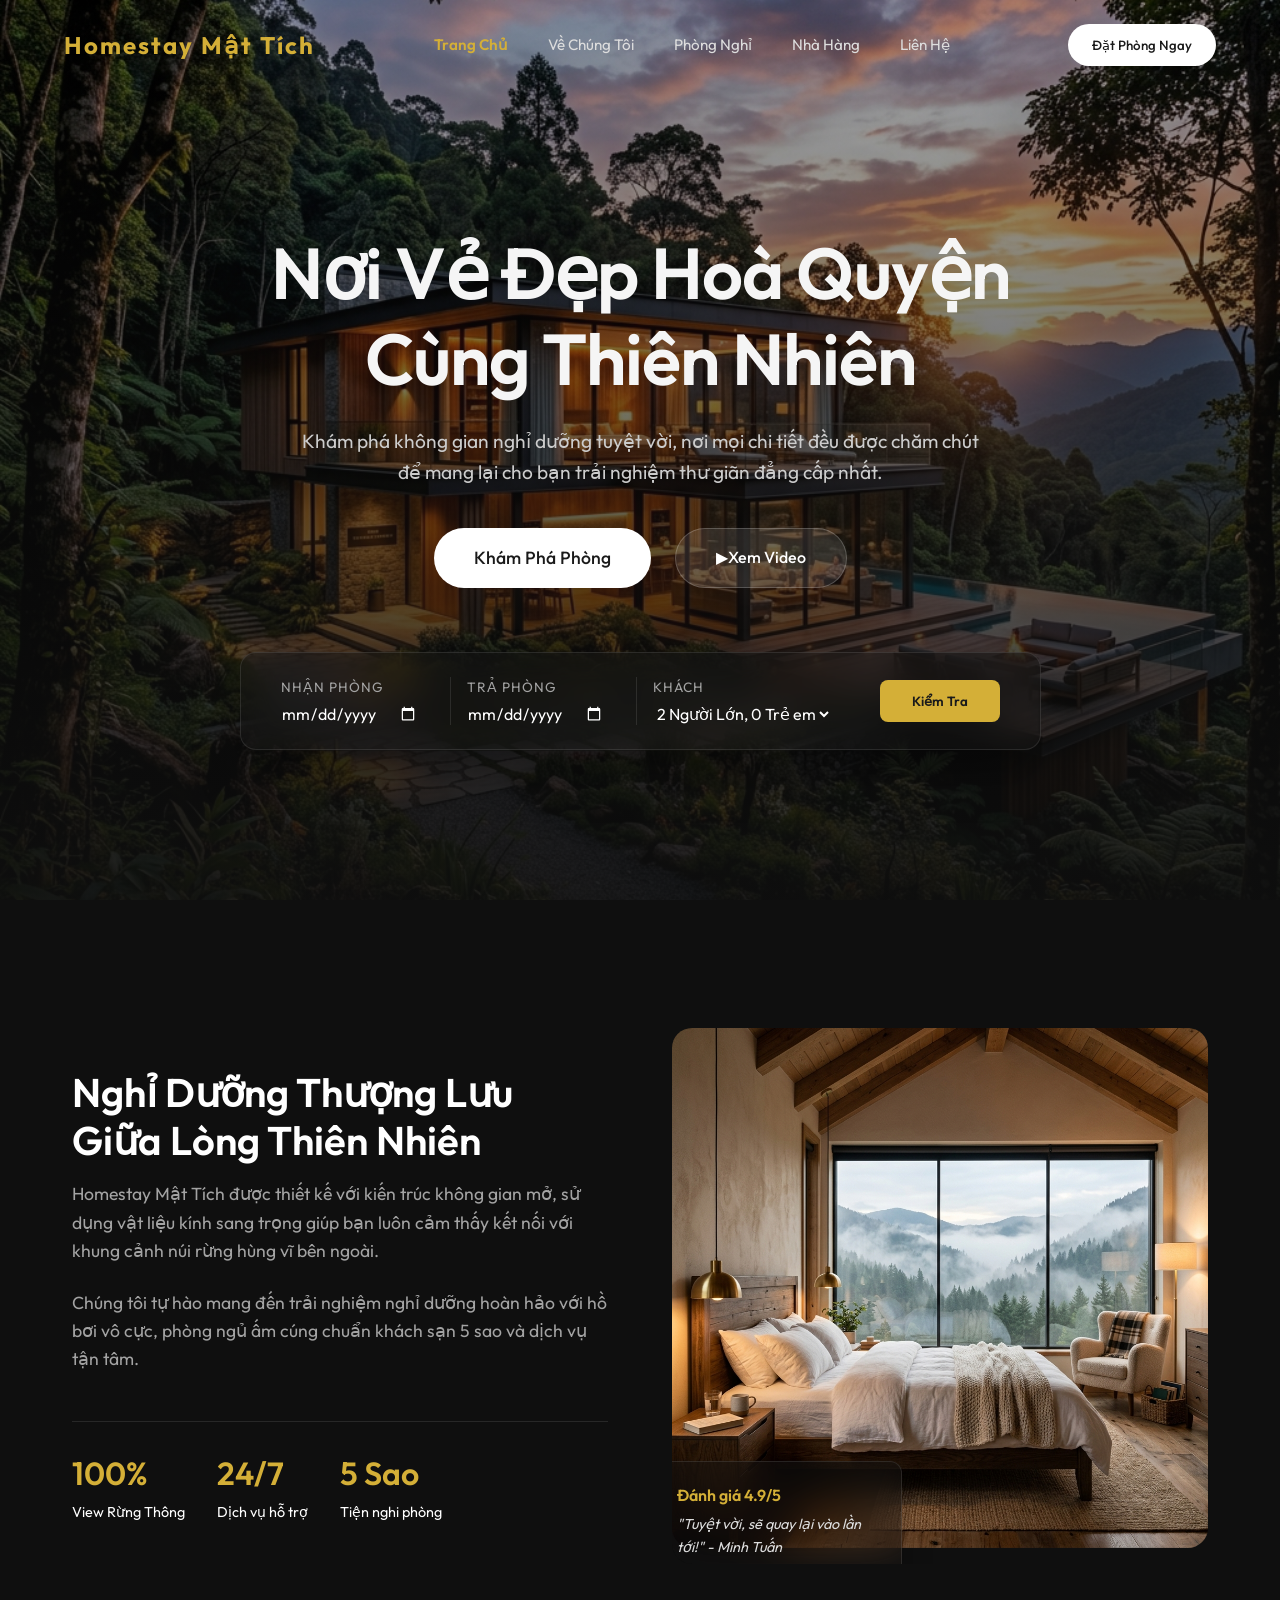
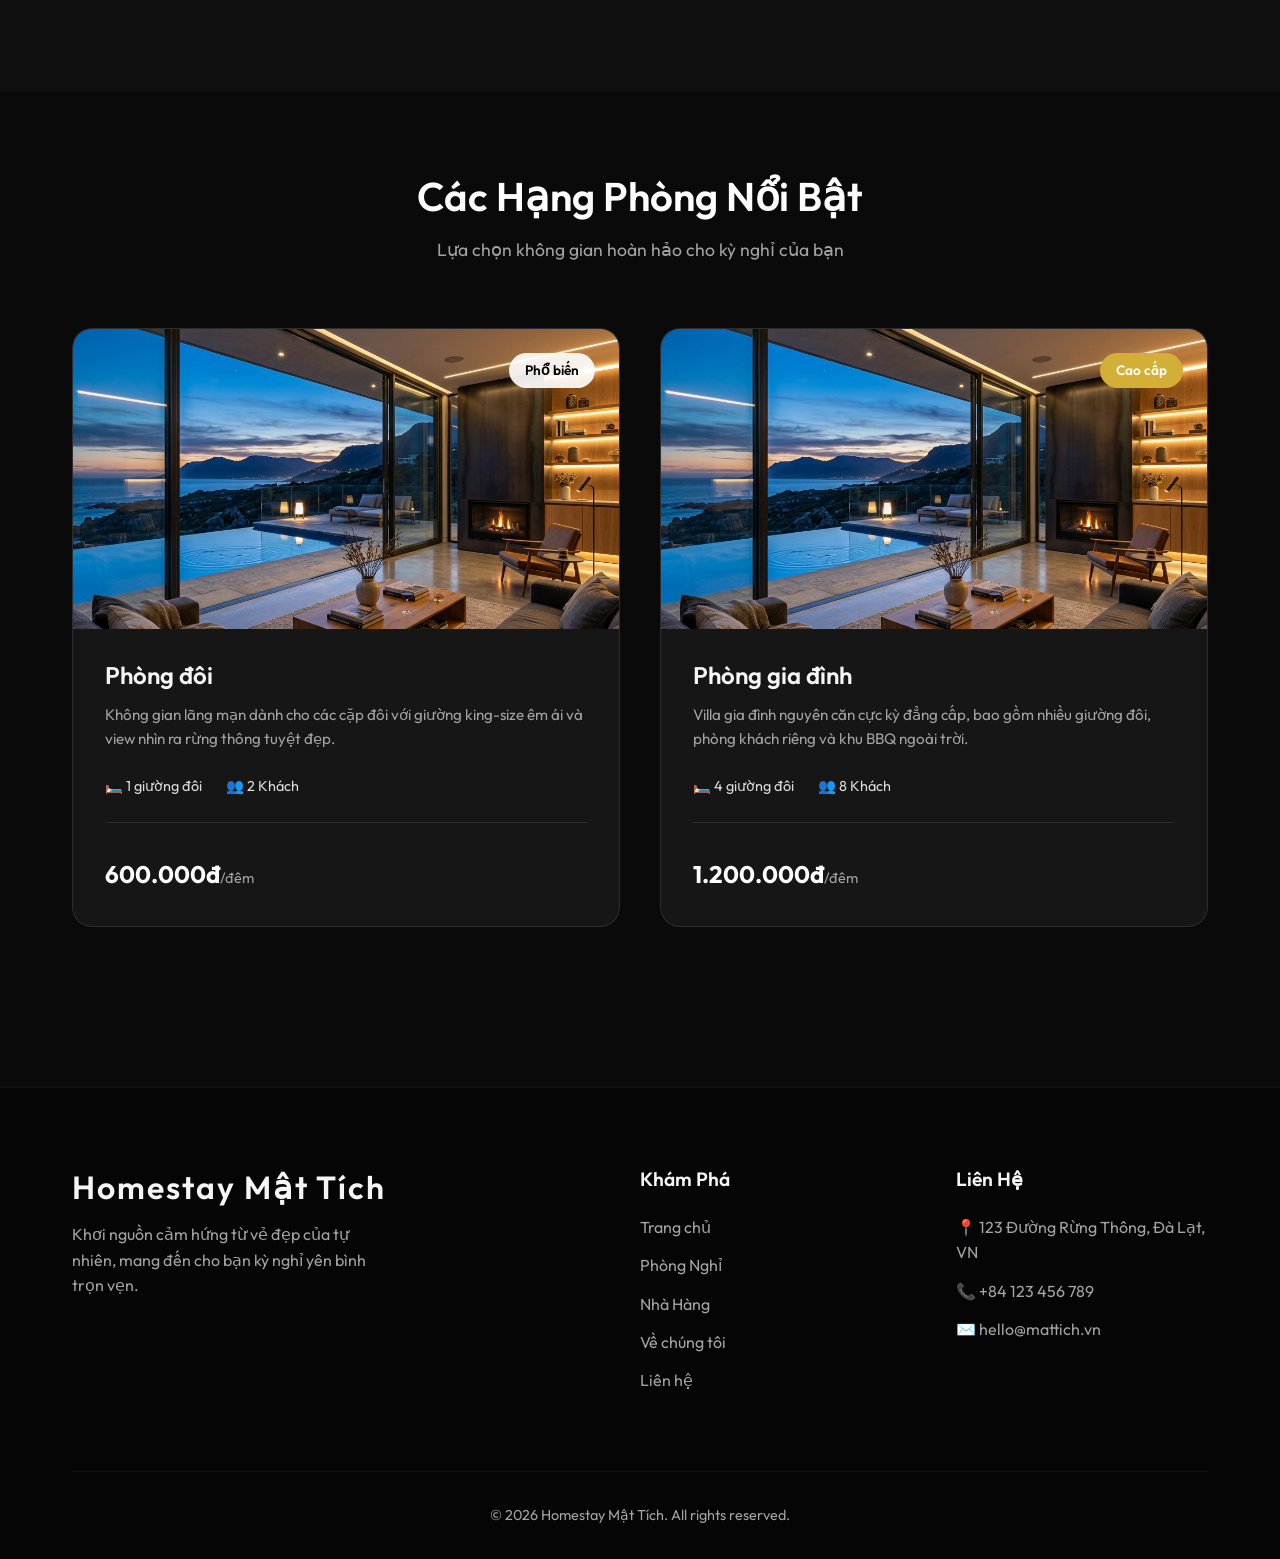
==== commit c424b801: "new changes" ====
--- a/index.html
+++ b/index.html
@@ -24,7 +24,7 @@
         <ul class="nav-links">
             <li><a href="index.html" style="color: var(--accent); font-weight: 600;">Trang Chủ</a></li>
             <li><a href="about.html">Về Chúng Tôi</a></li>
-            <li><a href="rooms.html">Phòng nghỉ</a></li>
+            <li><a href="rooms.html">Phòng Nghỉ</a></li>
             <li><a href="restaurant.html">Nhà Hàng</a></li>
             <li><a href="contact.html">Liên Hệ</a></li>
         </ul>
@@ -73,7 +73,8 @@
         <div class="container grid-2-col">
             <div class="about-text scroll-animate slide-right">
                 <h2 class="section-title">Nghỉ Dưỡng Thượng Lưu Giữa Lòng Thiên Nhiên</h2>
-                <p>Homestay Mật Tích được thiết kế với kiến trúc không gian mở, sử dụng vật liệu kính sang trọng giúp bạn
+                <p>Homestay Mật Tích được thiết kế với kiến trúc không gian mở, sử dụng vật liệu kính sang trọng giúp
+                    bạn
                     luôn cảm thấy kết nối với khung cảnh núi rừng hùng vĩ bên ngoài.</p>
                 <p>Chúng tôi tự hào mang đến trải nghiệm nghỉ dưỡng hoàn hảo với hồ bơi vô cực, phòng ngủ ấm cúng chuẩn
                     khách sạn 5 sao và dịch vụ tận tâm.</p>
@@ -119,7 +120,8 @@
                     </div>
                     <div class="room-info">
                         <h3>Phòng đôi</h3>
-                        <p>Không gian lãng mạn dành cho các cặp đôi với giường king-size êm ái và view nhìn ra rừng thông tuyệt đẹp.</p>
+                        <p>Không gian lãng mạn dành cho các cặp đôi với giường king-size êm ái và view nhìn ra rừng
+                            thông tuyệt đẹp.</p>
                         <div class="room-meta">
                             <span>🛏️ 1 giường đôi</span>
                             <span>👥 2 Khách</span>
@@ -139,7 +141,8 @@
                     </div>
                     <div class="room-info">
                         <h3>Phòng gia đình</h3>
-                        <p>Villa gia đình nguyên căn cực kỳ đẳng cấp, bao gồm nhiều giường đôi, phòng khách riêng và khu BBQ ngoài trời.</p>
+                        <p>Villa gia đình nguyên căn cực kỳ đẳng cấp, bao gồm nhiều giường đôi, phòng khách riêng và khu
+                            BBQ ngoài trời.</p>
                         <div class="room-meta">
                             <span>🛏️ 4 giường đôi</span>
                             <span>👥 8 Khách</span>
@@ -166,8 +169,8 @@
                     <h3>Khám Phá</h3>
                     <ul>
                         <li><a href="index.html">Trang chủ</a></li>
-                        <li><a href="rooms.html">Phòng nghỉ</a></li>
-                        <li><a href="restaurant.html">Nhà hàng</a></li>
+                        <li><a href="rooms.html">Phòng Nghỉ</a></li>
+                        <li><a href="restaurant.html">Nhà Hàng</a></li>
                         <li><a href="about.html">Về chúng tôi</a></li>
                         <li><a href="contact.html">Liên hệ</a></li>
                     </ul>
@@ -189,5 +192,4 @@
     <script src="js/main.js"></script>
 </body>
 
-</html>
-
+</html>
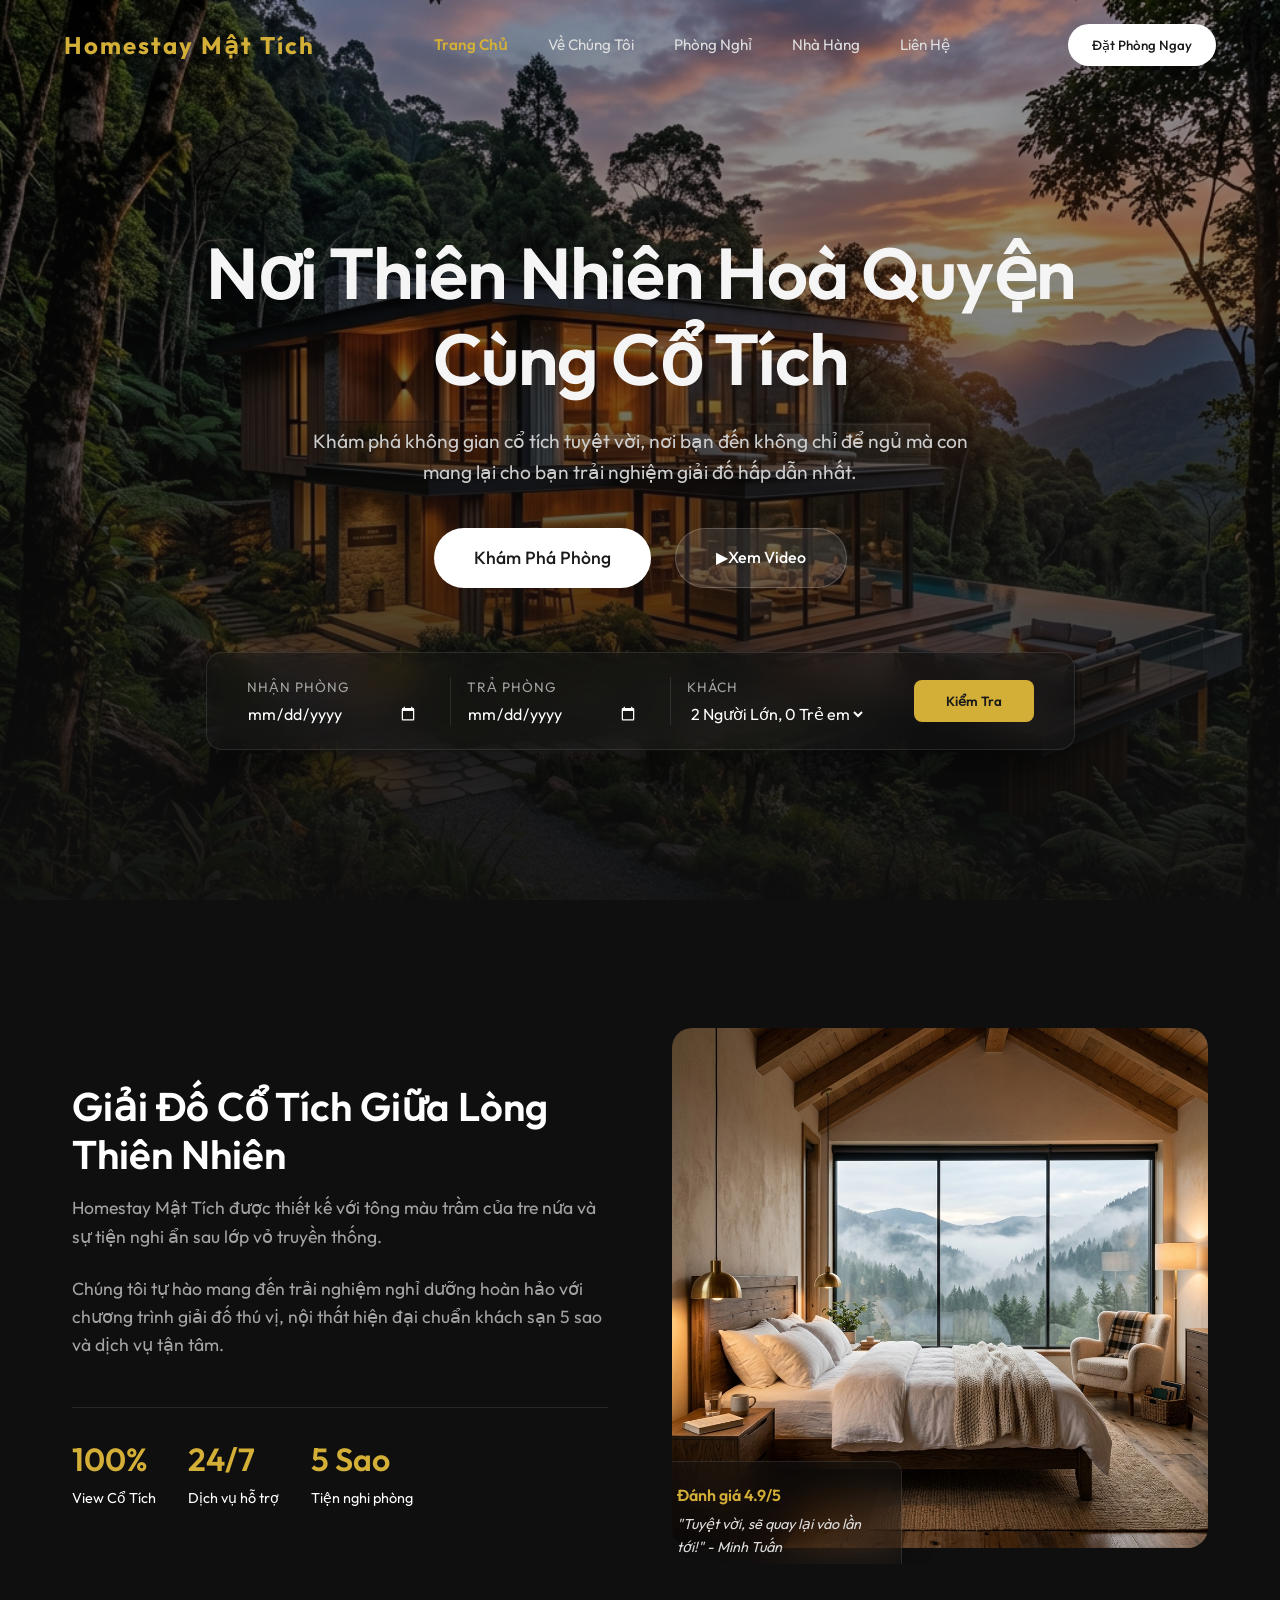
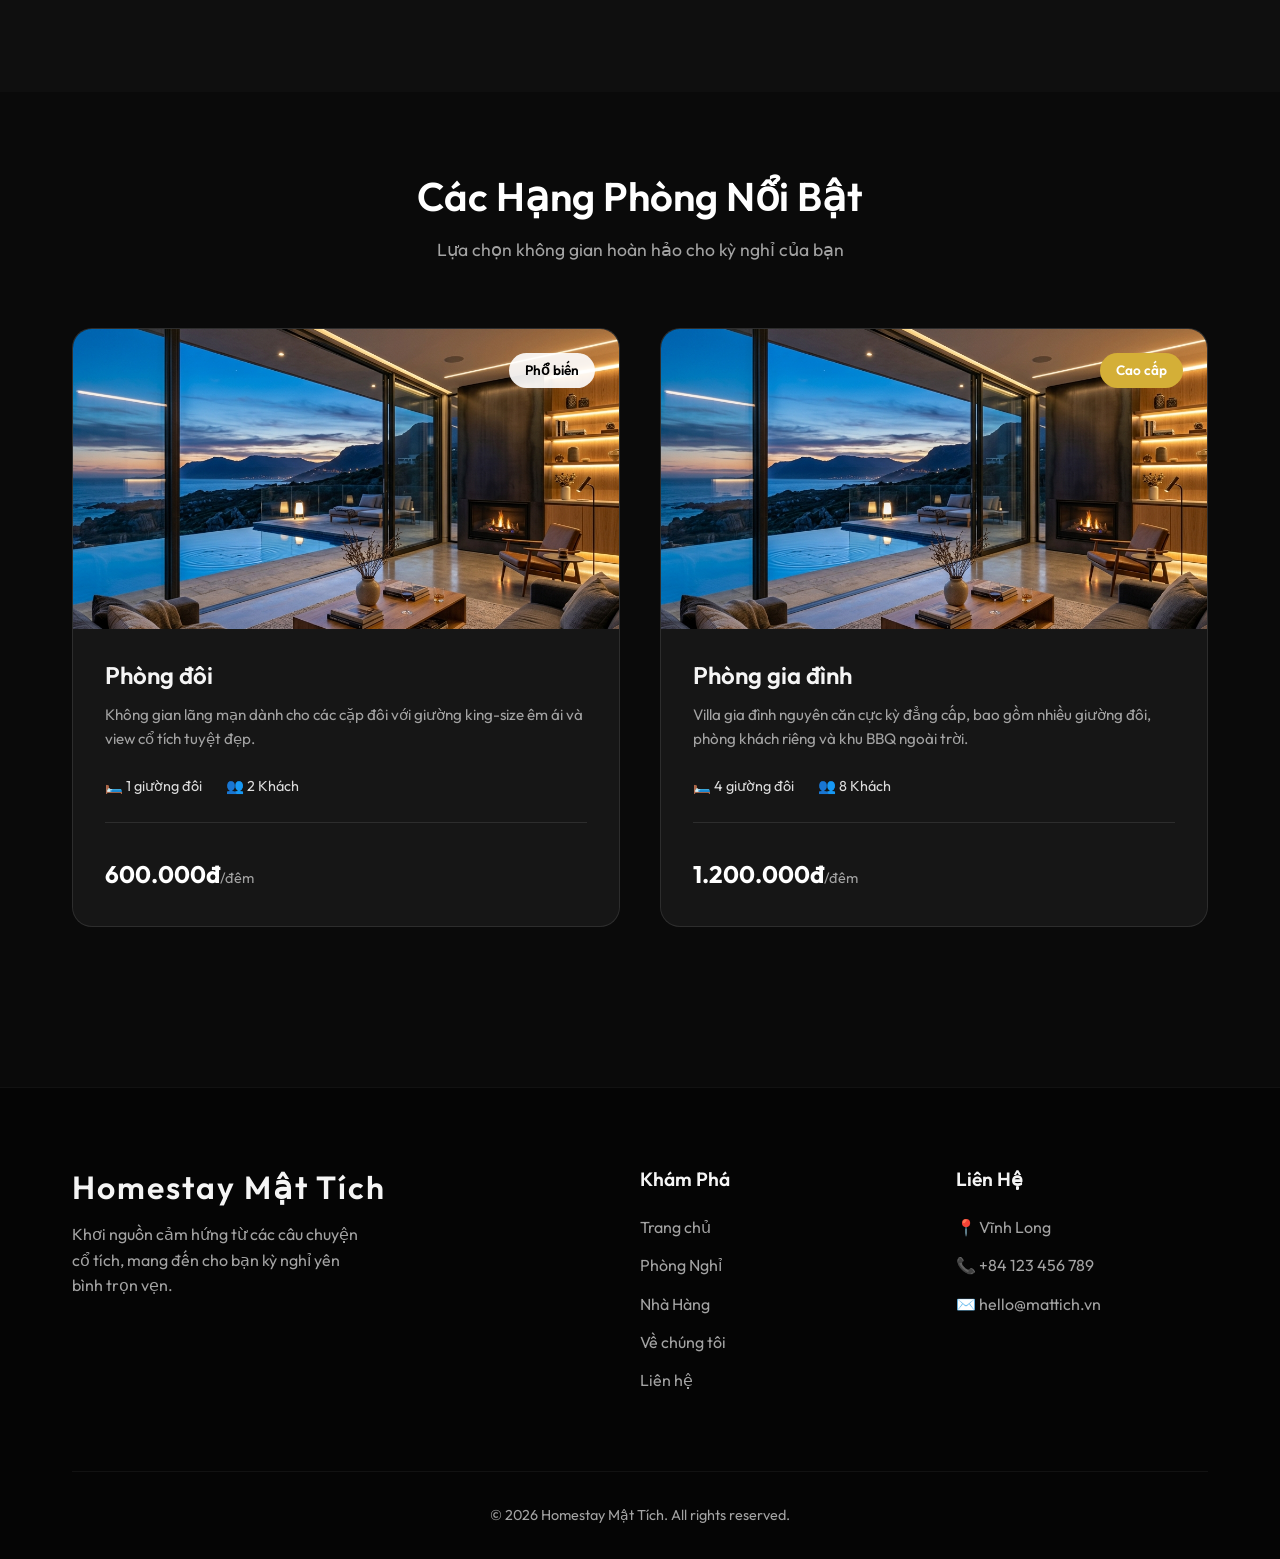
==== commit 43ad3c97: "releasr newest version from changing content" ====
--- a/index.html
+++ b/index.html
@@ -1,4 +1,4 @@
-<!DOCTYPE html>
+﻿<!DOCTYPE html>
 <html lang="vi">
 
 <head>
@@ -35,9 +35,9 @@
     <header id="home" class="hero">
         <div class="hero-bg"></div>
         <div class="hero-content">
-            <h1 class="fade-up">Nơi Vẻ Đẹp Hoà Quyện<br>Cùng Thiên Nhiên</h1>
-            <p class="fade-up delay-1">Khám phá không gian nghỉ dưỡng tuyệt vời, nơi mọi chi tiết đều được chăm chút để
-                mang lại cho bạn trải nghiệm thư giãn đẳng cấp nhất.</p>
+            <h1 class="fade-up">Nơi Thiên Nhiên Hoà Quyện<br>Cùng Cổ Tích</h1>
+            <p class="fade-up delay-1">Khám phá không gian cổ tích tuyệt vời, nơi bạn đến không chỉ để
+                ngủ mà con mang lại cho bạn trải nghiệm giải đố hấp dẫn nhất.</p>
             <div class="hero-actions fade-up delay-2">
                 <a href="rooms.html" class="btn-primary large">Khám Phá Phòng</a>
                 <a href="#video" class="btn-secondary large play-btn">
@@ -72,16 +72,16 @@
     <section id="about" class="about-section">
         <div class="container grid-2-col">
             <div class="about-text scroll-animate slide-right">
-                <h2 class="section-title">Nghỉ Dưỡng Thượng Lưu Giữa Lòng Thiên Nhiên</h2>
-                <p>Homestay Mật Tích được thiết kế với kiến trúc không gian mở, sử dụng vật liệu kính sang trọng giúp
-                    bạn
-                    luôn cảm thấy kết nối với khung cảnh núi rừng hùng vĩ bên ngoài.</p>
-                <p>Chúng tôi tự hào mang đến trải nghiệm nghỉ dưỡng hoàn hảo với hồ bơi vô cực, phòng ngủ ấm cúng chuẩn
+                <h2 class="section-title">Giải Đố Cổ Tích Giữa Lòng Thiên Nhiên</h2>
+                <p>Homestay Mật Tích được thiết kế với tông màu trầm của tre nứa và sự tiện nghi ẩn sau lớp vỏ truyền
+                    thống.</p>
+                <p>Chúng tôi tự hào mang đến trải nghiệm nghỉ dưỡng hoàn hảo với chương trình giải đố thú vị, nội thất
+                    hiện đại chuẩn
                     khách sạn 5 sao và dịch vụ tận tâm.</p>
                 <div class="features">
                     <div class="feature-item">
                         <h3>100%</h3>
-                        <p>View Rừng Thông</p>
+                        <p>View Cổ Tích</p>
                     </div>
                     <div class="feature-item">
                         <h3>24/7</h3>
@@ -120,8 +120,7 @@
                     </div>
                     <div class="room-info">
                         <h3>Phòng đôi</h3>
-                        <p>Không gian lãng mạn dành cho các cặp đôi với giường king-size êm ái và view nhìn ra rừng
-                            thông tuyệt đẹp.</p>
+                        <p>Không gian lãng mạn dành cho các cặp đôi với giường king-size êm ái và view cổ tích tuyệt đẹp.</p>
                         <div class="room-meta">
                             <span>🛏️ 1 giường đôi</span>
                             <span>👥 2 Khách</span>
@@ -163,7 +162,7 @@
             <div class="footer-grid">
                 <div class="footer-brand">
                     <h2>Homestay Mật Tích</h2>
-                    <p>Khơi nguồn cảm hứng từ vẻ đẹp của tự nhiên, mang đến cho bạn kỳ nghỉ yên bình trọn vẹn.</p>
+                    <p>Khơi nguồn cảm hứng từ các câu chuyện cổ tích, mang đến cho bạn kỳ nghỉ yên bình trọn vẹn.</p>
                 </div>
                 <div class="footer-links">
                     <h3>Khám Phá</h3>
@@ -177,7 +176,7 @@
                 </div>
                 <div class="footer-contact">
                     <h3>Liên Hệ</h3>
-                    <p>📍 123 Đường Rừng Thông, Đà Lạt, VN</p>
+                    <p>📍 Vĩnh Long</p>
                     <p>📞 +84 123 456 789</p>
                     <p>✉️ hello@mattich.vn</p>
                 </div>
--- a/css/style.css
+++ b/css/style.css
@@ -2,7 +2,7 @@
 :root {
     --primary: #1a1a1a;
     --primary-light: #2c2c2c;
-    --accent: #d4af37; /* Gold */
+    --accent: #d4af37;
     --accent-hover: #b89528;
     --text-main: #f5f5f5;
     --text-muted: #a3a3a3;
@@ -10,9 +10,207 @@
     --bg-card: rgba(30, 30, 30, 0.6);
     --glass-bg: rgba(20, 20, 20, 0.4);
     --glass-border: rgba(255, 255, 255, 0.1);
-    
+    --navbar-bg: rgba(15, 15, 15, 0.85);
+    --footer-bg: #050505;
+    --rooms-bg: #0a0a0a;
     --font-main: 'Outfit', sans-serif;
     --transition: all 0.4s cubic-bezier(0.25, 1, 0.5, 1);
+}
+
+/* ===== LIGHT MODE ===== */
+body.light-mode {
+    --primary: #ffffff;
+    --primary-light: #f0f0f0;
+    --text-main: #1a1a1a;
+    --text-muted: #555555;
+    --bg-dark: #f5f4f0;
+    --bg-card: rgba(255, 255, 255, 0.9);
+    --glass-bg: rgba(255, 255, 255, 0.7);
+    --glass-border: rgba(0, 0, 0, 0.1);
+    --navbar-bg: rgba(245, 244, 240, 0.92);
+    --footer-bg: #e8e6e0;
+    --rooms-bg: #ede9e0;
+}
+
+body.light-mode .navbar.scrolled {
+    background: var(--navbar-bg);
+    border-bottom: 1px solid var(--glass-border);
+}
+
+body.light-mode .nav-links a {
+    color: #333;
+}
+
+body.light-mode .nav-links a:hover {
+    color: var(--accent);
+}
+
+body.light-mode .logo {
+    color: #1a1a1a;
+}
+
+body.light-mode .section-title {
+    color: #1a1a1a;
+}
+
+body.light-mode .room-card {
+    background: #fff;
+    border-color: rgba(0,0,0,0.1);
+    box-shadow: 0 4px 20px rgba(0,0,0,0.08);
+}
+
+body.light-mode .room-card:hover {
+    box-shadow: 0 20px 40px rgba(0,0,0,0.15);
+    border-color: var(--accent);
+}
+
+body.light-mode .room-info h3 {
+    color: #1a1a1a;
+}
+
+body.light-mode .room-meta {
+    border-bottom-color: rgba(0,0,0,0.1);
+    color: #444;
+}
+
+body.light-mode .price {
+    color: #1a1a1a;
+}
+
+body.light-mode .badge {
+    background: rgba(0,0,0,0.08);
+    color: #1a1a1a;
+}
+
+body.light-mode .rooms-section {
+    background: var(--rooms-bg);
+}
+
+body.light-mode .footer {
+    background: var(--footer-bg);
+    border-top: 1px solid rgba(0,0,0,0.1);
+}
+
+body.light-mode .footer-bottom {
+    border-top: 1px solid rgba(0,0,0,0.1);
+    color: #555;
+}
+
+body.light-mode .footer-brand h2,
+body.light-mode .footer-links h3,
+body.light-mode .footer-contact h3 {
+    color: #1a1a1a;
+}
+
+body.light-mode .features {
+    border-top-color: rgba(0,0,0,0.1);
+}
+
+body.light-mode .glass-card {
+    background: rgba(255,255,255,0.9);
+    border-color: rgba(0,0,0,0.1);
+}
+
+body.light-mode .glass-card p {
+    color: #444;
+}
+
+body.light-mode .booking-bar {
+    background: rgba(255,255,255,0.85);
+    border-color: rgba(0,0,0,0.12);
+    box-shadow: 0 10px 40px rgba(0,0,0,0.1);
+}
+
+body.light-mode .booking-field {
+    border-right-color: rgba(0,0,0,0.1);
+}
+
+body.light-mode .booking-field input,
+body.light-mode .booking-field select {
+    color: #1a1a1a;
+}
+
+body.light-mode .booking-field input::-webkit-calendar-picker-indicator {
+    filter: invert(0);
+}
+
+body.light-mode .booking-field select option {
+    background: #fff;
+    color: #1a1a1a;
+}
+
+body.light-mode .btn-primary {
+    background: #1a1a1a;
+    color: #fff;
+}
+
+body.light-mode .btn-primary:hover {
+    background: #333;
+}
+
+body.light-mode .btn-outline {
+    color: #1a1a1a;
+    border-color: #1a1a1a;
+}
+
+body.light-mode .btn-outline:hover {
+    background: #1a1a1a;
+    color: #fff;
+}
+
+body.light-mode .btn-secondary {
+    background: rgba(0,0,0,0.07);
+    color: #1a1a1a;
+    border-color: rgba(0,0,0,0.15);
+}
+
+body.light-mode .section-header p {
+    color: var(--text-muted);
+}
+
+body.light-mode .hero-bg::after {
+    background: linear-gradient(to bottom, rgba(245,244,240,0.2) 0%, rgba(245,244,240,0.75) 100%);
+}
+
+body.light-mode .hero p {
+    color: #1a1a1a;
+}
+
+body.light-mode .hero h1 {
+    color: #fff;
+    text-shadow: 0 2px 20px rgba(0,0,0,0.5);
+}
+
+body.light-mode .about-text p {
+    color: var(--text-muted);
+}
+
+/* ===== THEME TOGGLE BUTTON ===== */
+.theme-toggle {
+    background: var(--glass-bg);
+    border: 1px solid var(--glass-border);
+    border-radius: 50px;
+    cursor: pointer;
+    width: 44px;
+    height: 44px;
+    display: flex;
+    align-items: center;
+    justify-content: center;
+    font-size: 1.2rem;
+    transition: var(--transition);
+    backdrop-filter: blur(10px);
+    flex-shrink: 0;
+}
+
+.theme-toggle:hover {
+    transform: rotate(20deg) scale(1.15);
+    border-color: var(--accent);
+    background: rgba(212,175,55,0.15);
+}
+
+body.light-mode .theme-toggle {
+    background: rgba(0,0,0,0.07);
+    border-color: rgba(0,0,0,0.15);
 }
 
 /* ===== RESET & BASE ===== */
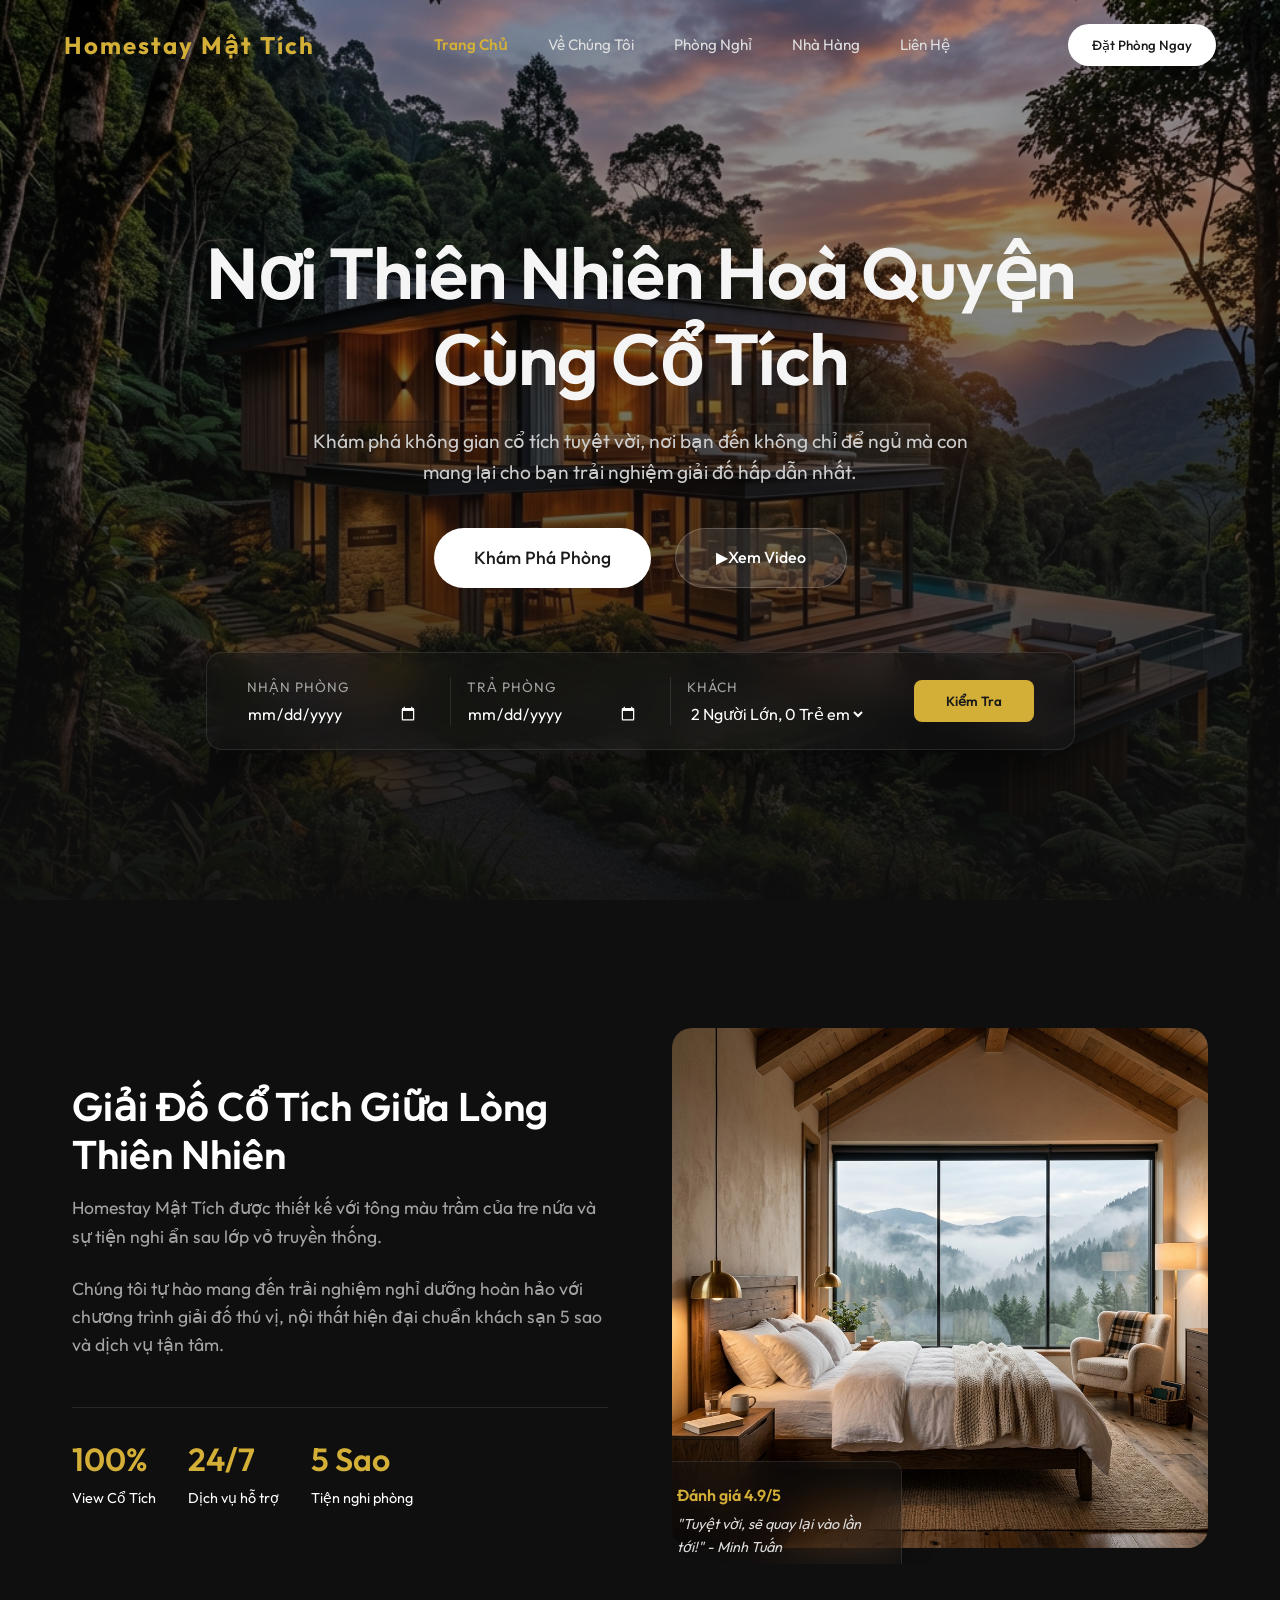
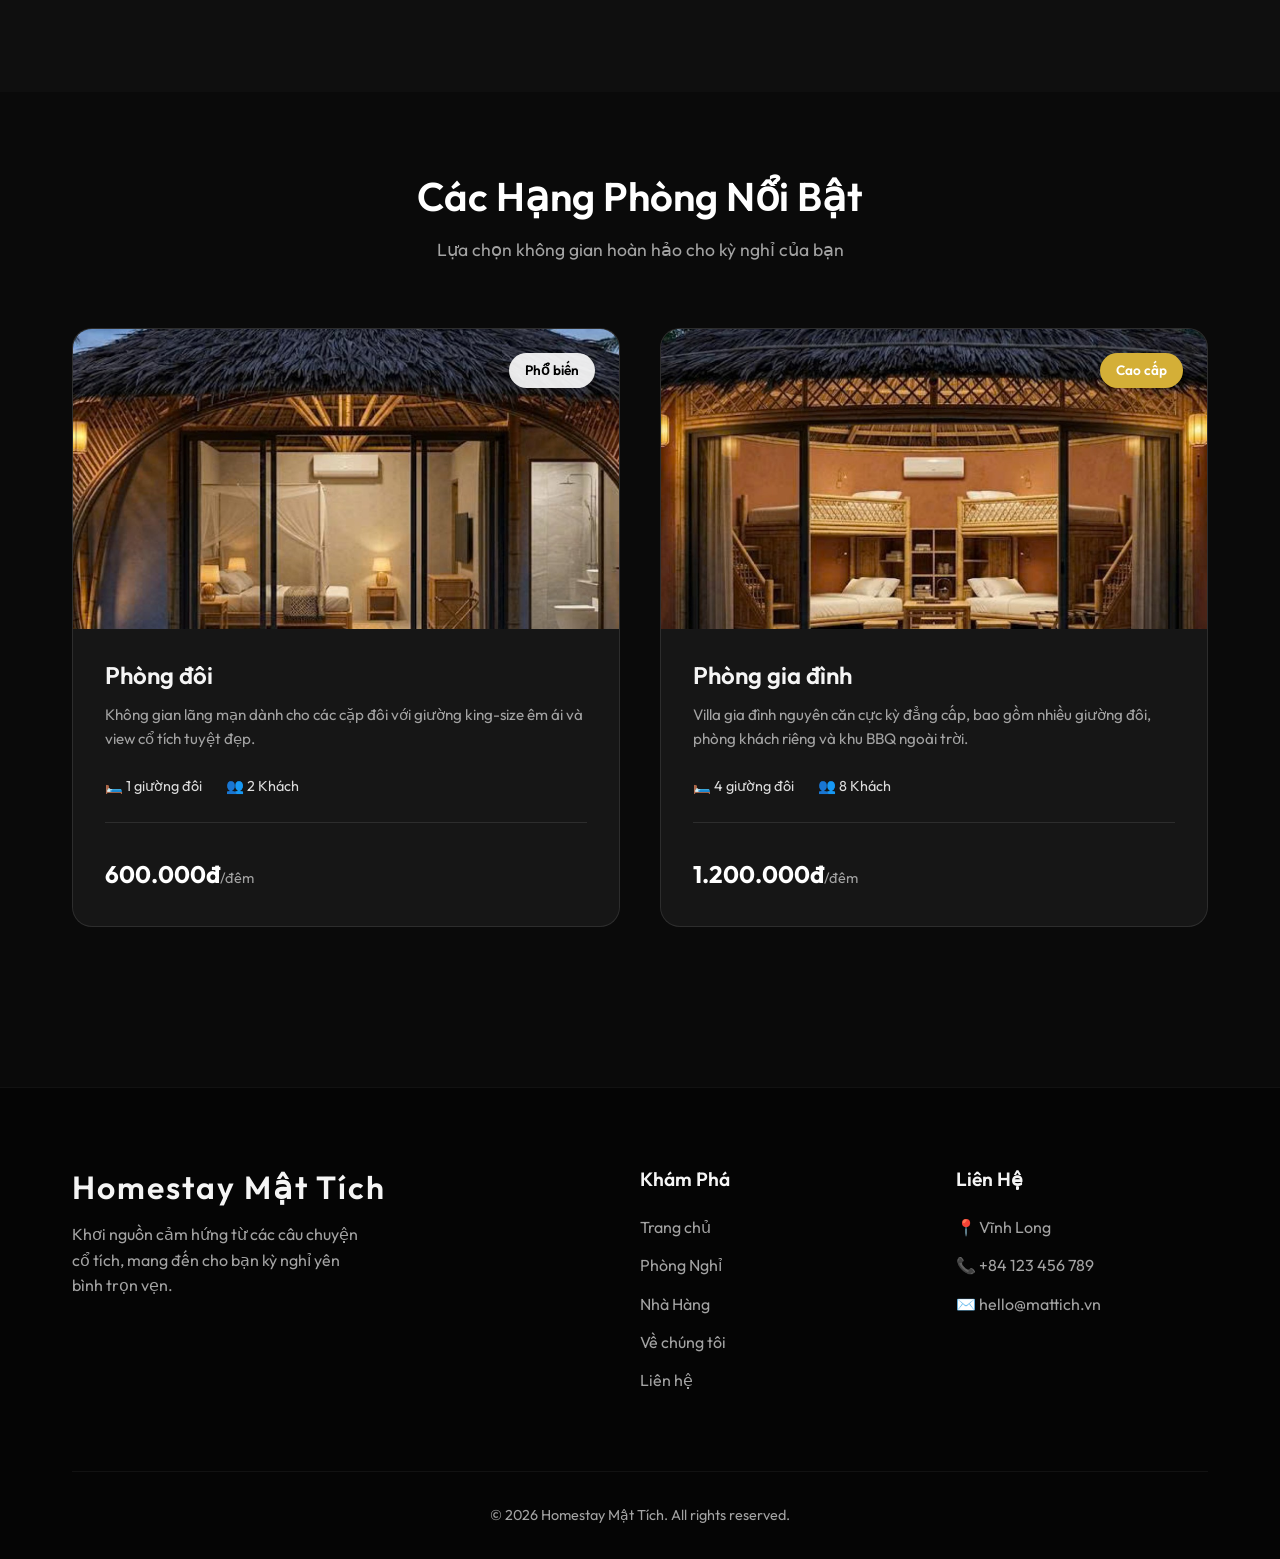
==== commit fd5cbaf0: "edit image of list of room" ====
--- a/index.html
+++ b/index.html
@@ -1,4 +1,4 @@
-﻿<!DOCTYPE html>
+<!DOCTYPE html>
 <html lang="vi">
 
 <head>
@@ -115,7 +115,7 @@
                 <!-- Room Card 1: Phòng đôi -->
                 <div class="room-card scroll-animate fade-up">
                     <div class="room-img-wrapper">
-                        <img src="assets/images/room2.png" alt="Phòng đôi">
+                        <img src="assets/images/room4.jpg" alt="Phòng đôi">
                         <span class="badge">Phổ biến</span>
                     </div>
                     <div class="room-info">
@@ -135,7 +135,7 @@
                 <!-- Room Card 2: Phòng gia đình -->
                 <div class="room-card scroll-animate fade-up delay-1">
                     <div class="room-img-wrapper">
-                        <img src="assets/images/room2.png" alt="Phòng gia đình">
+                        <img src="assets/images/room6.jpg" alt="Phòng gia đình">
                         <span class="badge premium">Cao cấp</span>
                     </div>
                     <div class="room-info">
